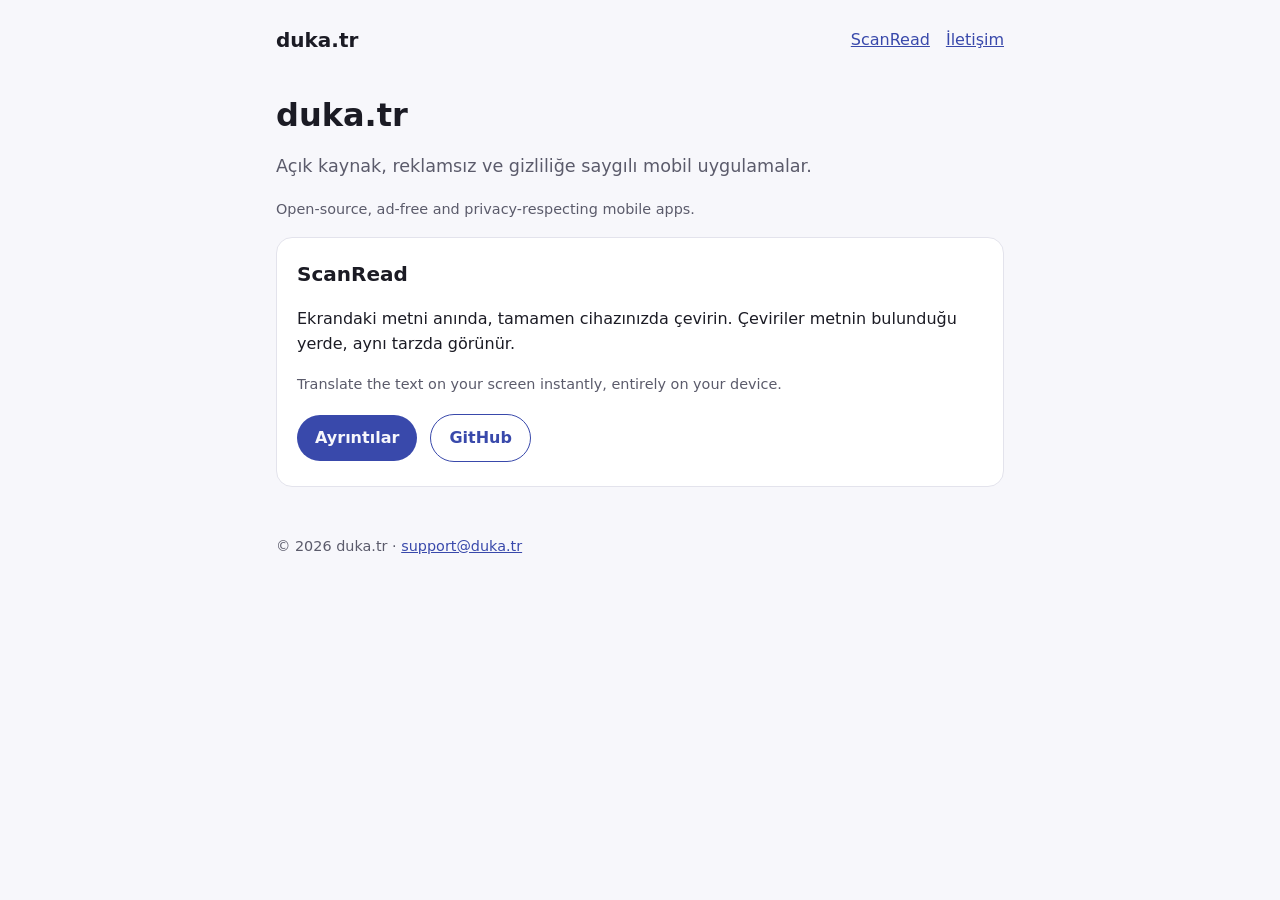
==== index.html @ 69c8c2cb "duka.tr website: home, ScanRead page, privacy policy Co-Authored-By: Claude Opus 5.5 <noreply@anthro" ====
<!doctype html>
<html lang="tr">
<head>
  <meta charset="utf-8">
  <meta name="viewport" content="width=device-width, initial-scale=1">
  <title>duka.tr</title>
  <meta name="description" content="duka.tr — açık kaynak, reklamsız mobil uygulamalar.">
  <link rel="stylesheet" href="/assets/style.css">
</head>
<body>
  <header>
    <a class="brand" href="/">duka.tr</a>
    <nav><a href="/scanread/">ScanRead</a><a href="mailto:support@duka.tr">İletişim</a></nav>
  </header>
  <main>
    <h1>duka.tr</h1>
    <p class="lead">Açık kaynak, reklamsız ve gizliliğe saygılı mobil uygulamalar.</p>
    <p class="lang">Open-source, ad-free and privacy-respecting mobile apps.</p>

    <div class="card">
      <h2>ScanRead</h2>
      <p>Ekrandaki metni anında, tamamen cihazınızda çevirin. Çeviriler metnin bulunduğu yerde, aynı tarzda görünür.</p>
      <p class="lang">Translate the text on your screen instantly, entirely on your device.</p>
      <a class="button" href="/scanread/">Ayrıntılar</a>
      <a class="button secondary" href="https://github.com/duka-tr/scan-read">GitHub</a>
    </div>
  </main>
  <footer>
    © 2026 duka.tr · <a href="mailto:support@duka.tr">support@duka.tr</a>
  </footer>
</body>
</html>
---- assets/style.css ----
:root {
  --bg: #f7f7fb;
  --surface: #ffffff;
  --text: #1b1b24;
  --muted: #5b5b6b;
  --accent: #3949ab;
  --border: #e3e3ec;
  color-scheme: light dark;
}

@media (prefers-color-scheme: dark) {
  :root {
    --bg: #111318;
    --surface: #1b1e26;
    --text: #e8e8f0;
    --muted: #a3a3b5;
    --accent: #b9c3ff;
    --border: #2c2f3a;
  }
}

* { box-sizing: border-box; }

body {
  margin: 0;
  background: var(--bg);
  color: var(--text);
  font: 16px/1.6 system-ui, -apple-system, "Segoe UI", Roboto, sans-serif;
}

main, header, footer {
  max-width: 760px;
  margin: 0 auto;
  padding: 0 16px;
}

header {
  display: flex;
  align-items: center;
  justify-content: space-between;
  padding-top: 24px;
  padding-bottom: 8px;
}

header a.brand {
  color: var(--text);
  font-weight: 700;
  font-size: 1.25rem;
  text-decoration: none;
}

nav a { margin-left: 16px; }

a { color: var(--accent); }

h1 { font-size: 2rem; line-height: 1.2; margin: 32px 0 8px; }
h2 { font-size: 1.25rem; margin: 32px 0 8px; }

.lead { color: var(--muted); font-size: 1.1rem; }

.card {
  background: var(--surface);
  border: 1px solid var(--border);
  border-radius: 16px;
  padding: 20px;
  margin: 16px 0;
}

.card h2 { margin-top: 0; }

.button {
  display: inline-block;
  background: var(--accent);
  color: var(--bg);
  padding: 10px 18px;
  border-radius: 999px;
  text-decoration: none;
  font-weight: 600;
  margin: 4px 8px 4px 0;
}

.button.secondary {
  background: transparent;
  color: var(--accent);
  border: 1px solid var(--accent);
}

.lang { color: var(--muted); font-size: 0.9rem; }

footer {
  color: var(--muted);
  font-size: 0.9rem;
  padding-top: 32px;
  padding-bottom: 32px;
}
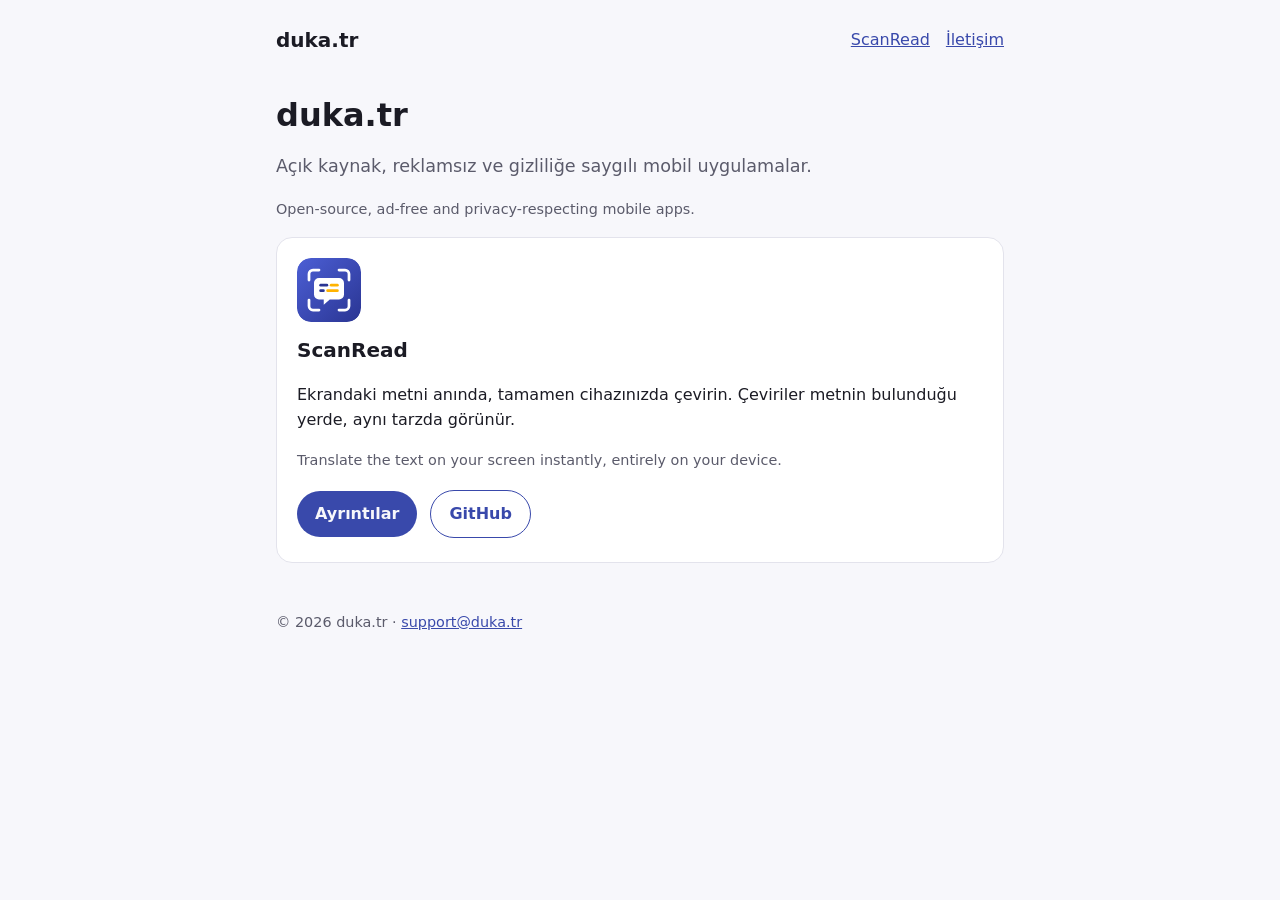
==== commit e6492318: "Add ScanRead logo and favicon Co-Authored-By: Claude Opus 5.5 <noreply@anthropic.com>" ====
--- a/index.html
+++ b/index.html
@@ -6,6 +6,8 @@
   <title>duka.tr</title>
   <meta name="description" content="duka.tr — açık kaynak, reklamsız mobil uygulamalar.">
   <link rel="stylesheet" href="/assets/style.css">
+  <link rel="icon" href="/assets/scanread-logo.svg" type="image/svg+xml">
+  <link rel="apple-touch-icon" href="/assets/scanread-icon-512.png">
 </head>
 <body>
   <header>
@@ -18,6 +20,7 @@
     <p class="lang">Open-source, ad-free and privacy-respecting mobile apps.</p>
 
     <div class="card">
+      <img class="app-logo" src="/assets/scanread-logo.svg" width="64" height="64" alt="">
       <h2>ScanRead</h2>
       <p>Ekrandaki metni anında, tamamen cihazınızda çevirin. Çeviriler metnin bulunduğu yerde, aynı tarzda görünür.</p>
       <p class="lang">Translate the text on your screen instantly, entirely on your device.</p>
--- a/assets/style.css
+++ b/assets/style.css
@@ -93,3 +93,6 @@
   padding-top: 32px;
   padding-bottom: 32px;
 }
+
+.app-logo { display: block; margin: 32px 0 0; border-radius: 22%; }
+.card .app-logo { margin: 0 0 12px; }
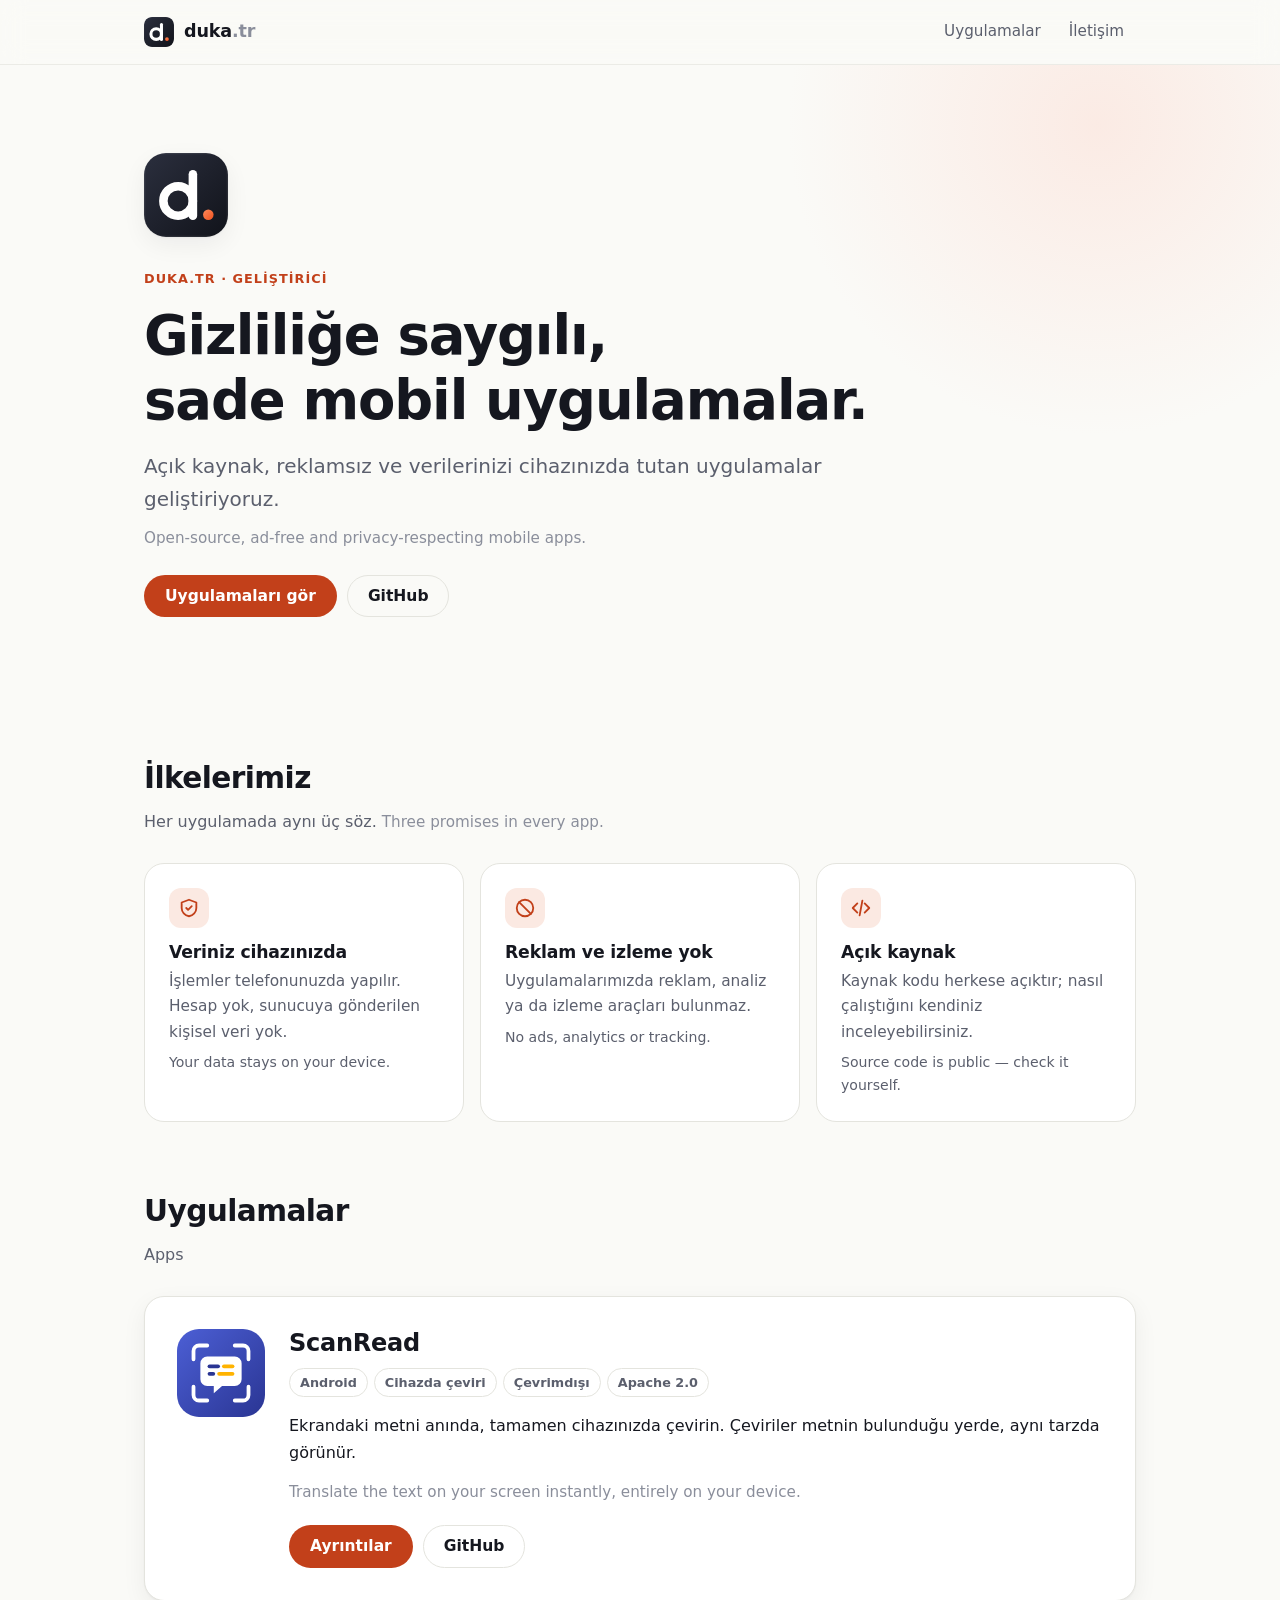
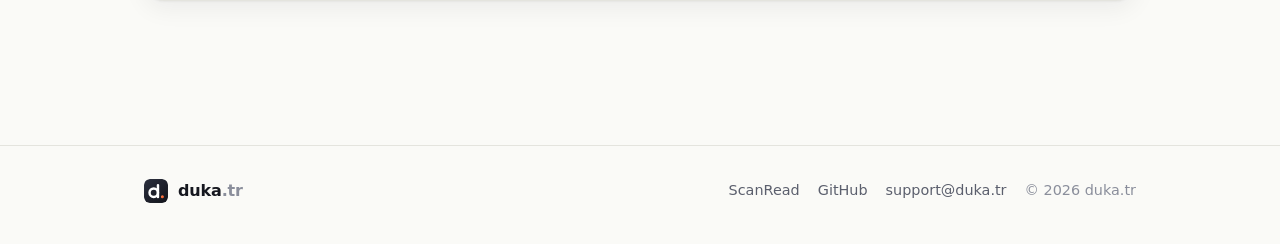
==== commit 184bb45f: "Redesign site and add duka.tr logo - New duka.tr brand mark (SVG + 512px PNG) for the home page, hea" ====
--- a/index.html
+++ b/index.html
@@ -3,33 +3,112 @@
 <head>
   <meta charset="utf-8">
   <meta name="viewport" content="width=device-width, initial-scale=1">
-  <title>duka.tr</title>
-  <meta name="description" content="duka.tr — açık kaynak, reklamsız mobil uygulamalar.">
+  <title>duka.tr — Gizliliğe saygılı mobil uygulamalar</title>
+  <meta name="description" content="duka.tr — açık kaynak, reklamsız ve gizliliğe saygılı mobil uygulamalar.">
+  <meta name="theme-color" content="#fafaf7" media="(prefers-color-scheme: light)">
+  <meta name="theme-color" content="#0e1015" media="(prefers-color-scheme: dark)">
+  <meta property="og:title" content="duka.tr">
+  <meta property="og:description" content="Açık kaynak, reklamsız ve gizliliğe saygılı mobil uygulamalar.">
+  <meta property="og:image" content="https://duka.tr/assets/duka-icon-512.png">
+  <meta property="og:url" content="https://duka.tr/">
   <link rel="stylesheet" href="/assets/style.css">
-  <link rel="icon" href="/assets/scanread-logo.svg" type="image/svg+xml">
-  <link rel="apple-touch-icon" href="/assets/scanread-icon-512.png">
+  <link rel="icon" href="/assets/duka-logo.svg" type="image/svg+xml">
+  <link rel="apple-touch-icon" href="/assets/duka-icon-512.png">
 </head>
 <body>
-  <header>
-    <a class="brand" href="/">duka.tr</a>
-    <nav><a href="/scanread/">ScanRead</a><a href="mailto:support@duka.tr">İletişim</a></nav>
+  <a class="skip" href="#main">İçeriğe geç</a>
+  <header class="site-header">
+    <div class="wrap">
+      <a class="brand" href="/" aria-label="duka.tr ana sayfa"><img src="/assets/duka-logo.svg" alt="" width="30" height="30"><span>duka<span class="tld">.tr</span></span></a>
+      <nav class="site-nav" aria-label="Ana menü">
+        <a href="#apps">Uygulamalar</a>
+        <a href="mailto:support@duka.tr">İletişim</a>
+      </nav>
+    </div>
   </header>
-  <main>
-    <h1>duka.tr</h1>
-    <p class="lead">Açık kaynak, reklamsız ve gizliliğe saygılı mobil uygulamalar.</p>
-    <p class="lang">Open-source, ad-free and privacy-respecting mobile apps.</p>
 
-    <div class="card">
-      <img class="app-logo" src="/assets/scanread-logo.svg" width="64" height="64" alt="">
-      <h2>ScanRead</h2>
-      <p>Ekrandaki metni anında, tamamen cihazınızda çevirin. Çeviriler metnin bulunduğu yerde, aynı tarzda görünür.</p>
-      <p class="lang">Translate the text on your screen instantly, entirely on your device.</p>
-      <a class="button" href="/scanread/">Ayrıntılar</a>
-      <a class="button secondary" href="https://github.com/duka-tr/scan-read">GitHub</a>
+  <main id="main">
+    <section class="hero">
+      <div class="wrap">
+        <img class="hero-logo" src="/assets/duka-logo.svg" width="84" height="84" alt="">
+        <p class="eyebrow">duka.tr · Geliştirici</p>
+        <h1>Gizliliğe saygılı,<br>sade mobil uygulamalar.</h1>
+        <p class="lead">Açık kaynak, reklamsız ve verilerinizi cihazınızda tutan uygulamalar geliştiriyoruz.</p>
+        <p class="en">Open-source, ad-free and privacy-respecting mobile apps.</p>
+        <div class="actions">
+          <a class="button" href="#apps">Uygulamaları gör</a>
+          <a class="button ghost" href="https://github.com/duka-tr">GitHub</a>
+        </div>
+      </div>
+    </section>
+
+    <section class="section" aria-labelledby="principles-title">
+      <div class="wrap">
+        <div class="section-head">
+          <h2 id="principles-title">İlkelerimiz</h2>
+          <p>Her uygulamada aynı üç söz. <span class="en">Three promises in every app.</span></p>
+        </div>
+        <div class="grid grid-3">
+          <div class="card feature">
+            <div class="icon" aria-hidden="true"><svg viewBox="0 0 24 24" fill="none" stroke="currentColor" stroke-width="2" stroke-linecap="round" stroke-linejoin="round"><path d="M12 3l8 3v6c0 4.5-3.4 8.3-8 9-4.6-.7-8-4.5-8-9V6z"/><path d="M9 12l2 2 4-4"/></svg></div>
+            <h3>Veriniz cihazınızda</h3>
+            <p>İşlemler telefonunuzda yapılır. Hesap yok, sunucuya gönderilen kişisel veri yok.</p>
+            <p class="en">Your data stays on your device.</p>
+          </div>
+          <div class="card feature">
+            <div class="icon" aria-hidden="true"><svg viewBox="0 0 24 24" fill="none" stroke="currentColor" stroke-width="2" stroke-linecap="round" stroke-linejoin="round"><circle cx="12" cy="12" r="9"/><path d="M5.6 5.6l12.8 12.8"/></svg></div>
+            <h3>Reklam ve izleme yok</h3>
+            <p>Uygulamalarımızda reklam, analiz ya da izleme araçları bulunmaz.</p>
+            <p class="en">No ads, analytics or tracking.</p>
+          </div>
+          <div class="card feature">
+            <div class="icon" aria-hidden="true"><svg viewBox="0 0 24 24" fill="none" stroke="currentColor" stroke-width="2" stroke-linecap="round" stroke-linejoin="round"><path d="M8 7l-5 5 5 5"/><path d="M16 7l5 5-5 5"/><path d="M13.5 4l-3 16"/></svg></div>
+            <h3>Açık kaynak</h3>
+            <p>Kaynak kodu herkese açıktır; nasıl çalıştığını kendiniz inceleyebilirsiniz.</p>
+            <p class="en">Source code is public — check it yourself.</p>
+          </div>
+        </div>
+      </div>
+    </section>
+
+    <section class="section" id="apps" aria-labelledby="apps-title">
+      <div class="wrap">
+        <div class="section-head">
+          <h2 id="apps-title">Uygulamalar</h2>
+          <p>Apps</p>
+        </div>
+        <article class="card app-card">
+          <img class="app-icon" src="/assets/scanread-logo.svg" width="88" height="88" alt="">
+          <div>
+            <h3>ScanRead</h3>
+            <ul class="tags" aria-label="Özellikler">
+              <li>Android</li>
+              <li>Cihazda çeviri</li>
+              <li>Çevrimdışı</li>
+              <li>Apache 2.0</li>
+            </ul>
+            <p>Ekrandaki metni anında, tamamen cihazınızda çevirin. Çeviriler metnin bulunduğu yerde, aynı tarzda görünür.</p>
+            <p class="en">Translate the text on your screen instantly, entirely on your device.</p>
+            <div class="actions">
+              <a class="button" href="/scanread/">Ayrıntılar</a>
+              <a class="button ghost" href="https://github.com/duka-tr/scan-read">GitHub</a>
+            </div>
+          </div>
+        </article>
+      </div>
+    </section>
+  </main>
+
+  <footer class="site-footer">
+    <div class="wrap">
+      <a class="brand" href="/"><img src="/assets/duka-logo.svg" alt="" width="24" height="24"><span>duka<span class="tld">.tr</span></span></a>
+      <nav class="footer-links" aria-label="Alt menü">
+        <a href="/scanread/">ScanRead</a>
+        <a href="https://github.com/duka-tr">GitHub</a>
+        <a href="mailto:support@duka.tr">support@duka.tr</a>
+        <span>© 2026 duka.tr</span>
+      </nav>
     </div>
-  </main>
-  <footer>
-    © 2026 duka.tr · <a href="mailto:support@duka.tr">support@duka.tr</a>
   </footer>
 </body>
 </html>
--- a/assets/style.css
+++ b/assets/style.css
@@ -1,98 +1,306 @@
+/* duka.tr — shared styles. Plain CSS, no external requests. */
+
 :root {
-  --bg: #f7f7fb;
+  --bg: #fafaf7;
+  --bg-tint: #f1f1ec;
   --surface: #ffffff;
-  --text: #1b1b24;
-  --muted: #5b5b6b;
-  --accent: #3949ab;
-  --border: #e3e3ec;
+  --text: #15171f;
+  --muted: #5b5f6d;
+  --faint: #8a8e9b;
+  --border: #e4e4de;
+  --accent: #c2401a;
+  --accent-strong: #a83512;
+  --accent-soft: #fbe9e2;
+  --on-accent: #ffffff;
+  --shadow: 0 1px 2px rgba(20, 22, 30, .04), 0 8px 24px rgba(20, 22, 30, .06);
+  --radius: 20px;
+  --max: 1040px;
+  --prose: 700px;
   color-scheme: light dark;
 }
 
 @media (prefers-color-scheme: dark) {
   :root {
-    --bg: #111318;
-    --surface: #1b1e26;
-    --text: #e8e8f0;
-    --muted: #a3a3b5;
-    --accent: #b9c3ff;
-    --border: #2c2f3a;
+    --bg: #0e1015;
+    --bg-tint: #14171e;
+    --surface: #171a22;
+    --text: #ececf2;
+    --muted: #a5a8b6;
+    --faint: #737786;
+    --border: #262a35;
+    --accent: #ff8a63;
+    --accent-strong: #ffa585;
+    --accent-soft: #2b1c17;
+    --on-accent: #1a0d08;
+    --shadow: 0 1px 2px rgba(0, 0, 0, .3), 0 8px 24px rgba(0, 0, 0, .25);
   }
 }
 
+/* App pages swap the accent to the app's own color. */
+.theme-scanread {
+  --accent: #3949ab;
+  --accent-strong: #2a3593;
+  --accent-soft: #e8eaf8;
+}
+@media (prefers-color-scheme: dark) {
+  .theme-scanread {
+    --accent: #aab6ff;
+    --accent-strong: #c6ceff;
+    --accent-soft: #1b1f36;
+    --on-accent: #10142e;
+  }
+}
+
 * { box-sizing: border-box; }
+
+html { -webkit-text-size-adjust: 100%; scroll-behavior: smooth; }
+@media (prefers-reduced-motion: reduce) { html { scroll-behavior: auto; } }
 
 body {
   margin: 0;
   background: var(--bg);
   color: var(--text);
-  font: 16px/1.6 system-ui, -apple-system, "Segoe UI", Roboto, sans-serif;
-}
-
-main, header, footer {
-  max-width: 760px;
-  margin: 0 auto;
-  padding: 0 16px;
-}
-
-header {
-  display: flex;
-  align-items: center;
-  justify-content: space-between;
-  padding-top: 24px;
-  padding-bottom: 8px;
-}
-
-header a.brand {
-  color: var(--text);
-  font-weight: 700;
-  font-size: 1.25rem;
-  text-decoration: none;
-}
-
-nav a { margin-left: 16px; }
-
-a { color: var(--accent); }
-
-h1 { font-size: 2rem; line-height: 1.2; margin: 32px 0 8px; }
-h2 { font-size: 1.25rem; margin: 32px 0 8px; }
-
-.lead { color: var(--muted); font-size: 1.1rem; }
+  font: 16px/1.65 system-ui, -apple-system, "Segoe UI", Roboto, "Helvetica Neue", sans-serif;
+  -webkit-font-smoothing: antialiased;
+  text-rendering: optimizeLegibility;
+}
+
+img, svg { display: block; max-width: 100%; }
+
+a { color: var(--accent); text-underline-offset: 3px; text-decoration-thickness: 1px; }
+a:hover { color: var(--accent-strong); }
+
+:focus-visible { outline: 2px solid var(--accent); outline-offset: 3px; border-radius: 6px; }
+
+.wrap { max-width: var(--max); margin: 0 auto; padding: 0 24px; }
+@media (max-width: 560px) { .wrap { padding: 0 16px; } }
+
+.skip {
+  position: absolute; left: -9999px; top: 8px;
+  background: var(--surface); padding: 8px 12px; border-radius: 8px; z-index: 10;
+}
+.skip:focus { left: 8px; }
+
+/* ---------- Header ---------- */
+
+.site-header {
+  position: sticky; top: 0; z-index: 5;
+  background: color-mix(in srgb, var(--bg) 82%, transparent);
+  -webkit-backdrop-filter: saturate(160%) blur(12px);
+  backdrop-filter: saturate(160%) blur(12px);
+  border-bottom: 1px solid color-mix(in srgb, var(--border) 70%, transparent);
+}
+.site-header .wrap {
+  display: flex; align-items: center; justify-content: space-between;
+  gap: 16px; height: 64px;
+}
+
+.brand {
+  display: inline-flex; align-items: center; gap: 10px;
+  color: var(--text); text-decoration: none;
+  font-weight: 700; font-size: 1.1rem; letter-spacing: -.01em;
+}
+.brand:hover { color: var(--text); }
+.brand img { width: 30px; height: 30px; border-radius: 8px; }
+.brand .tld { color: var(--faint); font-weight: 600; }
+
+.site-nav { display: flex; align-items: center; gap: 4px; }
+.site-nav a {
+  color: var(--muted); text-decoration: none; font-size: .95rem; font-weight: 500;
+  padding: 6px 12px; border-radius: 999px;
+}
+.site-nav a:hover { color: var(--text); background: var(--bg-tint); }
+.site-nav a[aria-current="page"] { color: var(--text); background: var(--bg-tint); }
+@media (max-width: 420px) {
+  .site-nav a { padding: 6px 8px; font-size: .9rem; }
+  .brand img { width: 26px; height: 26px; }
+}
+
+/* ---------- Typography ---------- */
+
+h1, h2, h3 { line-height: 1.2; letter-spacing: -.02em; text-wrap: balance; }
+h1 { font-size: clamp(2.1rem, 5vw, 3.4rem); margin: 0 0 16px; font-weight: 750; }
+h2 { font-size: clamp(1.4rem, 3vw, 1.85rem); margin: 0 0 12px; font-weight: 700; }
+h3 { font-size: 1.08rem; margin: 0 0 6px; font-weight: 650; letter-spacing: -.01em; }
+p { margin: 0 0 14px; }
+
+.eyebrow {
+  display: inline-flex; align-items: center; gap: 8px;
+  font-size: .8rem; font-weight: 650; letter-spacing: .08em; text-transform: uppercase;
+  color: var(--accent); margin: 0 0 14px;
+}
+.lead { font-size: clamp(1.08rem, 2vw, 1.25rem); color: var(--muted); max-width: 36em; }
+.en { color: var(--faint); font-size: .95rem; }
+.lead + .en { margin-top: -4px; }
+.muted { color: var(--muted); }
+
+/* ---------- Buttons ---------- */
+
+.actions { display: flex; flex-wrap: wrap; gap: 10px; margin-top: 24px; }
+.button {
+  display: inline-flex; align-items: center; gap: 8px;
+  background: var(--accent); color: var(--on-accent);
+  padding: 11px 20px; border-radius: 999px; border: 1px solid transparent;
+  text-decoration: none; font-weight: 600; font-size: .97rem; line-height: 1.2;
+  transition: background-color .15s, transform .15s, border-color .15s;
+}
+.button:hover { background: var(--accent-strong); color: var(--on-accent); }
+.button:active { transform: translateY(1px); }
+.button svg { width: 18px; height: 18px; flex: none; }
+.button.ghost {
+  background: transparent; color: var(--text); border-color: var(--border);
+}
+.button.ghost:hover { background: var(--bg-tint); border-color: var(--faint); color: var(--text); }
+
+/* ---------- Sections ---------- */
+
+.section { padding: 72px 0; }
+.section + .section { padding-top: 0; }
+.section-head { margin-bottom: 28px; }
+.section-head p { color: var(--muted); margin: 0; }
+
+.hero { padding: 88px 0 72px; position: relative; overflow: hidden; }
+.hero::before {
+  content: ""; position: absolute; inset: -40% -10% auto auto; width: 620px; height: 620px;
+  background: radial-gradient(closest-side, var(--accent-soft), transparent);
+  opacity: .9; pointer-events: none; z-index: -1;
+}
+.hero-logo {
+  width: 84px; height: 84px; border-radius: 22px; margin-bottom: 28px;
+  box-shadow: var(--shadow);
+}
+@media (max-width: 560px) { .hero { padding: 56px 0 48px; } }
+
+/* ---------- Cards & grids ---------- */
 
 .card {
   background: var(--surface);
   border: 1px solid var(--border);
-  border-radius: 16px;
-  padding: 20px;
-  margin: 16px 0;
-}
-
-.card h2 { margin-top: 0; }
-
-.button {
-  display: inline-block;
-  background: var(--accent);
-  color: var(--bg);
-  padding: 10px 18px;
-  border-radius: 999px;
-  text-decoration: none;
-  font-weight: 600;
-  margin: 4px 8px 4px 0;
-}
-
-.button.secondary {
-  background: transparent;
-  color: var(--accent);
-  border: 1px solid var(--accent);
-}
-
-.lang { color: var(--muted); font-size: 0.9rem; }
-
-footer {
-  color: var(--muted);
-  font-size: 0.9rem;
-  padding-top: 32px;
-  padding-bottom: 32px;
-}
-
-.app-logo { display: block; margin: 32px 0 0; border-radius: 22%; }
-.card .app-logo { margin: 0 0 12px; }
+  border-radius: var(--radius);
+  padding: 24px;
+}
+
+.grid { display: grid; gap: 16px; }
+.grid-3 { grid-template-columns: repeat(3, 1fr); }
+.grid-2 { grid-template-columns: repeat(2, 1fr); }
+@media (max-width: 820px) { .grid-3 { grid-template-columns: 1fr 1fr; } }
+@media (max-width: 560px) { .grid-3, .grid-2 { grid-template-columns: 1fr; } }
+
+.feature p { color: var(--muted); margin: 0; font-size: .96rem; }
+.feature .en { margin-top: 6px; font-size: .88rem; }
+.icon {
+  width: 40px; height: 40px; border-radius: 12px; margin-bottom: 14px;
+  display: grid; place-items: center;
+  background: var(--accent-soft); color: var(--accent);
+}
+.icon svg { width: 22px; height: 22px; }
+
+/* App showcase on the home page */
+.app-card {
+  display: grid; grid-template-columns: auto 1fr; gap: 24px; align-items: start;
+  padding: 32px; box-shadow: var(--shadow);
+}
+.app-card .app-icon { width: 88px; height: 88px; border-radius: 22px; }
+.app-card h3 { font-size: 1.5rem; margin-bottom: 4px; }
+.app-card .actions { margin-top: 20px; }
+@media (max-width: 560px) {
+  .app-card { grid-template-columns: 1fr; padding: 24px; gap: 16px; }
+  .app-card .app-icon { width: 72px; height: 72px; }
+}
+
+.tags { display: flex; flex-wrap: wrap; gap: 6px; margin: 10px 0 16px; padding: 0; list-style: none; }
+.tags li {
+  font-size: .8rem; font-weight: 600; color: var(--muted);
+  border: 1px solid var(--border); border-radius: 999px; padding: 3px 10px;
+}
+
+/* ---------- App page hero ---------- */
+
+.app-hero { display: grid; grid-template-columns: 1.1fr .9fr; gap: 48px; align-items: center; }
+@media (max-width: 860px) { .app-hero { grid-template-columns: 1fr; gap: 40px; } }
+
+/* Illustrative "translated in place" demo */
+.demo {
+  position: relative; background: var(--surface); border: 1px solid var(--border);
+  border-radius: 28px; padding: 22px; box-shadow: var(--shadow);
+  max-width: 400px; justify-self: center; width: 100%;
+}
+.demo-bar { display: flex; gap: 6px; margin-bottom: 18px; }
+.demo-bar span { width: 9px; height: 9px; border-radius: 50%; background: var(--border); }
+.panel {
+  border-radius: 16px; background: var(--bg-tint); padding: 20px;
+  display: grid; gap: 14px;
+}
+.bubble {
+  background: var(--surface); border: 2px solid var(--text);
+  border-radius: 22px; padding: 10px 16px; max-width: 80%;
+  font-weight: 650; font-size: .98rem; position: relative;
+}
+.bubble.right { justify-self: end; }
+.bubble .orig { display: block; font-size: .74rem; font-weight: 500; color: var(--faint); margin-top: 2px; }
+.demo-fab {
+  position: absolute; right: -14px; bottom: 42px;
+  width: 52px; height: 52px; border-radius: 50%;
+  background: var(--accent); color: var(--on-accent);
+  display: grid; place-items: center; box-shadow: 0 8px 20px rgba(42, 53, 147, .35);
+}
+.demo-fab svg { width: 24px; height: 24px; }
+.demo-caption { text-align: center; font-size: .82rem; color: var(--faint); margin: 14px 0 0; }
+@media (max-width: 560px) {
+  .demo-fab { right: 10px; bottom: 56px; }
+  .demo-caption { padding: 0 56px 0 0; text-align: left; }
+}
+
+/* Steps */
+.steps { counter-reset: step; list-style: none; padding: 0; margin: 0; }
+.steps li { counter-increment: step; position: relative; padding-left: 52px; }
+.steps li::before {
+  content: counter(step);
+  position: absolute; left: 0; top: 0;
+  width: 34px; height: 34px; border-radius: 50%;
+  display: grid; place-items: center;
+  background: var(--accent); color: var(--on-accent); font-weight: 700; font-size: .95rem;
+}
+.steps p { color: var(--muted); margin: 0; font-size: .96rem; }
+
+/* Band (support / CTA) */
+.band {
+  display: flex; flex-wrap: wrap; align-items: center; justify-content: space-between; gap: 20px;
+  padding: 28px 32px; background: var(--bg-tint); border-color: transparent;
+}
+.band h2 { font-size: 1.3rem; margin-bottom: 4px; }
+.band p { margin: 0; color: var(--muted); }
+.band .actions { margin: 0; }
+
+/* ---------- Prose (privacy policy) ---------- */
+
+.doc { max-width: var(--prose); margin: 0 auto; padding: 56px 0 24px; }
+.doc h1 { font-size: clamp(1.9rem, 4vw, 2.6rem); }
+.doc h2 { font-size: 1.2rem; margin: 36px 0 10px; }
+.doc p, .doc li { color: color-mix(in srgb, var(--text) 86%, var(--bg)); }
+.doc ul { padding-left: 20px; margin: 0 0 14px; }
+.doc li { margin-bottom: 6px; }
+.doc .eyebrow { color: var(--accent); }
+.doc li::marker { color: var(--faint); }
+.doc-meta { display: flex; flex-wrap: wrap; align-items: center; gap: 8px 16px; color: var(--faint); font-size: .92rem; margin-bottom: 28px; }
+.lang-switch { display: inline-flex; border: 1px solid var(--border); border-radius: 999px; padding: 3px; gap: 2px; }
+.lang-switch a { text-decoration: none; color: var(--muted); font-size: .82rem; font-weight: 600; padding: 3px 12px; border-radius: 999px; }
+.lang-switch a:hover { color: var(--text); }
+.lang-switch a[aria-current="true"] { background: var(--bg-tint); color: var(--text); }
+.callout {
+  background: var(--accent-soft); border-radius: 16px; padding: 18px 20px; margin: 8px 0 8px;
+}
+.callout h2 { margin-top: 0 !important; font-size: 1rem; }
+.callout p { margin: 0; color: var(--text); }
+.doc-divider { border: 0; border-top: 1px solid var(--border); margin: 64px 0 48px; }
+.doc section { scroll-margin-top: 88px; }
+
+/* ---------- Footer ---------- */
+
+.site-footer { border-top: 1px solid var(--border); margin-top: 72px; padding: 32px 0 40px; color: var(--faint); font-size: .9rem; }
+.site-footer .wrap { display: flex; flex-wrap: wrap; align-items: center; justify-content: space-between; gap: 16px; }
+.site-footer .brand { font-size: 1rem; }
+.site-footer .brand img { width: 24px; height: 24px; border-radius: 6px; }
+.footer-links { display: flex; flex-wrap: wrap; gap: 6px 18px; }
+.footer-links a { color: var(--muted); text-decoration: none; }
+.footer-links a:hover { color: var(--text); }
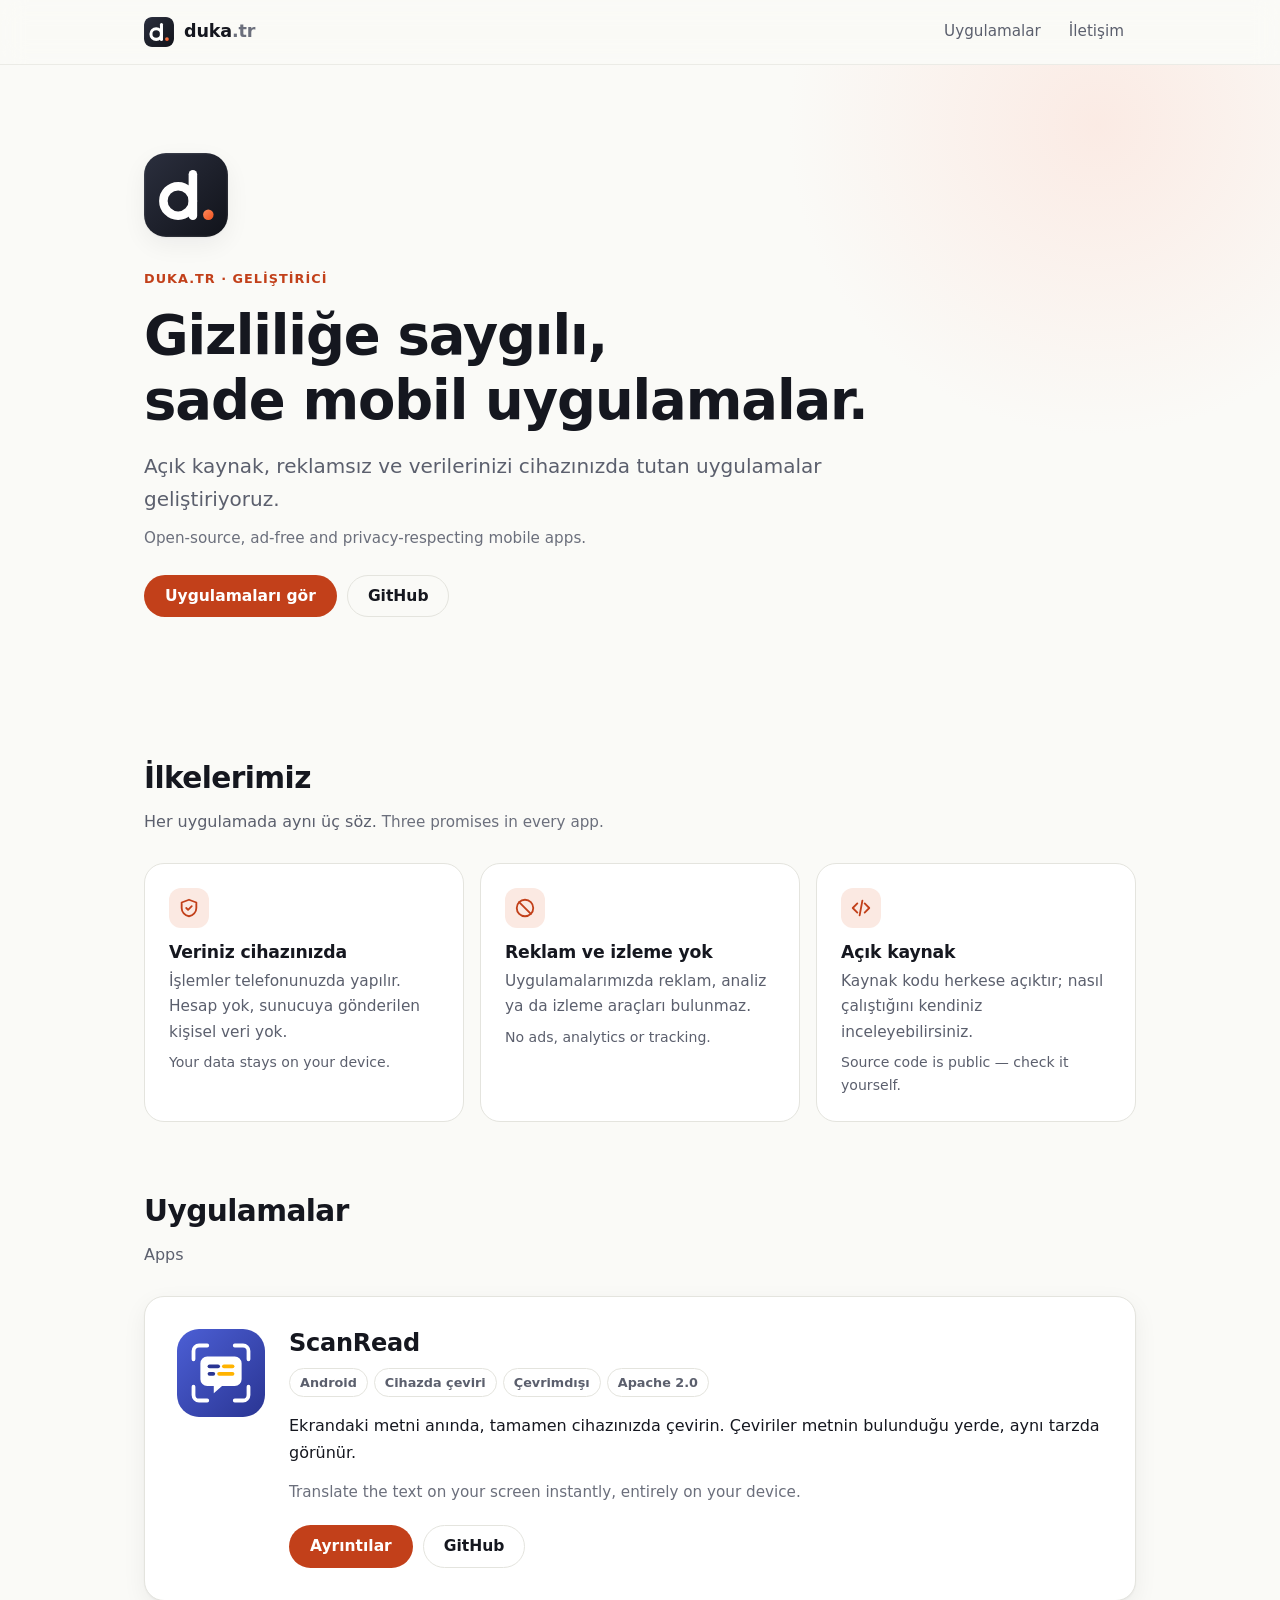
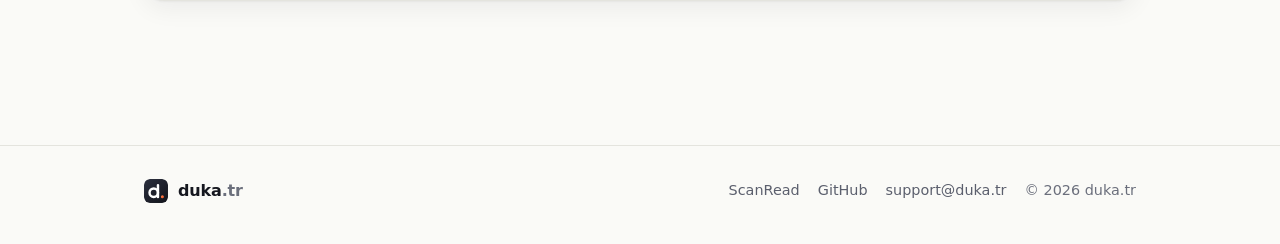
==== commit 310ac015: "Readability, sharing previews, 404 page - Darker/lighter --faint colors so secondary text meets WCAG" ====
--- a/index.html
+++ b/index.html
@@ -11,6 +11,10 @@
   <meta property="og:description" content="Açık kaynak, reklamsız ve gizliliğe saygılı mobil uygulamalar.">
   <meta property="og:image" content="https://duka.tr/assets/duka-icon-512.png">
   <meta property="og:url" content="https://duka.tr/">
+  <link rel="canonical" href="https://duka.tr/">
+  <meta property="og:type" content="website">
+  <meta property="og:site_name" content="duka.tr">
+  <meta name="twitter:card" content="summary">
   <link rel="stylesheet" href="/assets/style.css">
   <link rel="icon" href="/assets/duka-logo.svg" type="image/svg+xml">
   <link rel="apple-touch-icon" href="/assets/duka-icon-512.png">
--- a/assets/style.css
+++ b/assets/style.css
@@ -6,7 +6,7 @@
   --surface: #ffffff;
   --text: #15171f;
   --muted: #5b5f6d;
-  --faint: #8a8e9b;
+  --faint: #6b6f7c;
   --border: #e4e4de;
   --accent: #c2401a;
   --accent-strong: #a83512;
@@ -26,7 +26,7 @@
     --surface: #171a22;
     --text: #ececf2;
     --muted: #a5a8b6;
-    --faint: #737786;
+    --faint: #8b8fa0;
     --border: #262a35;
     --accent: #ff8a63;
     --accent-strong: #ffa585;
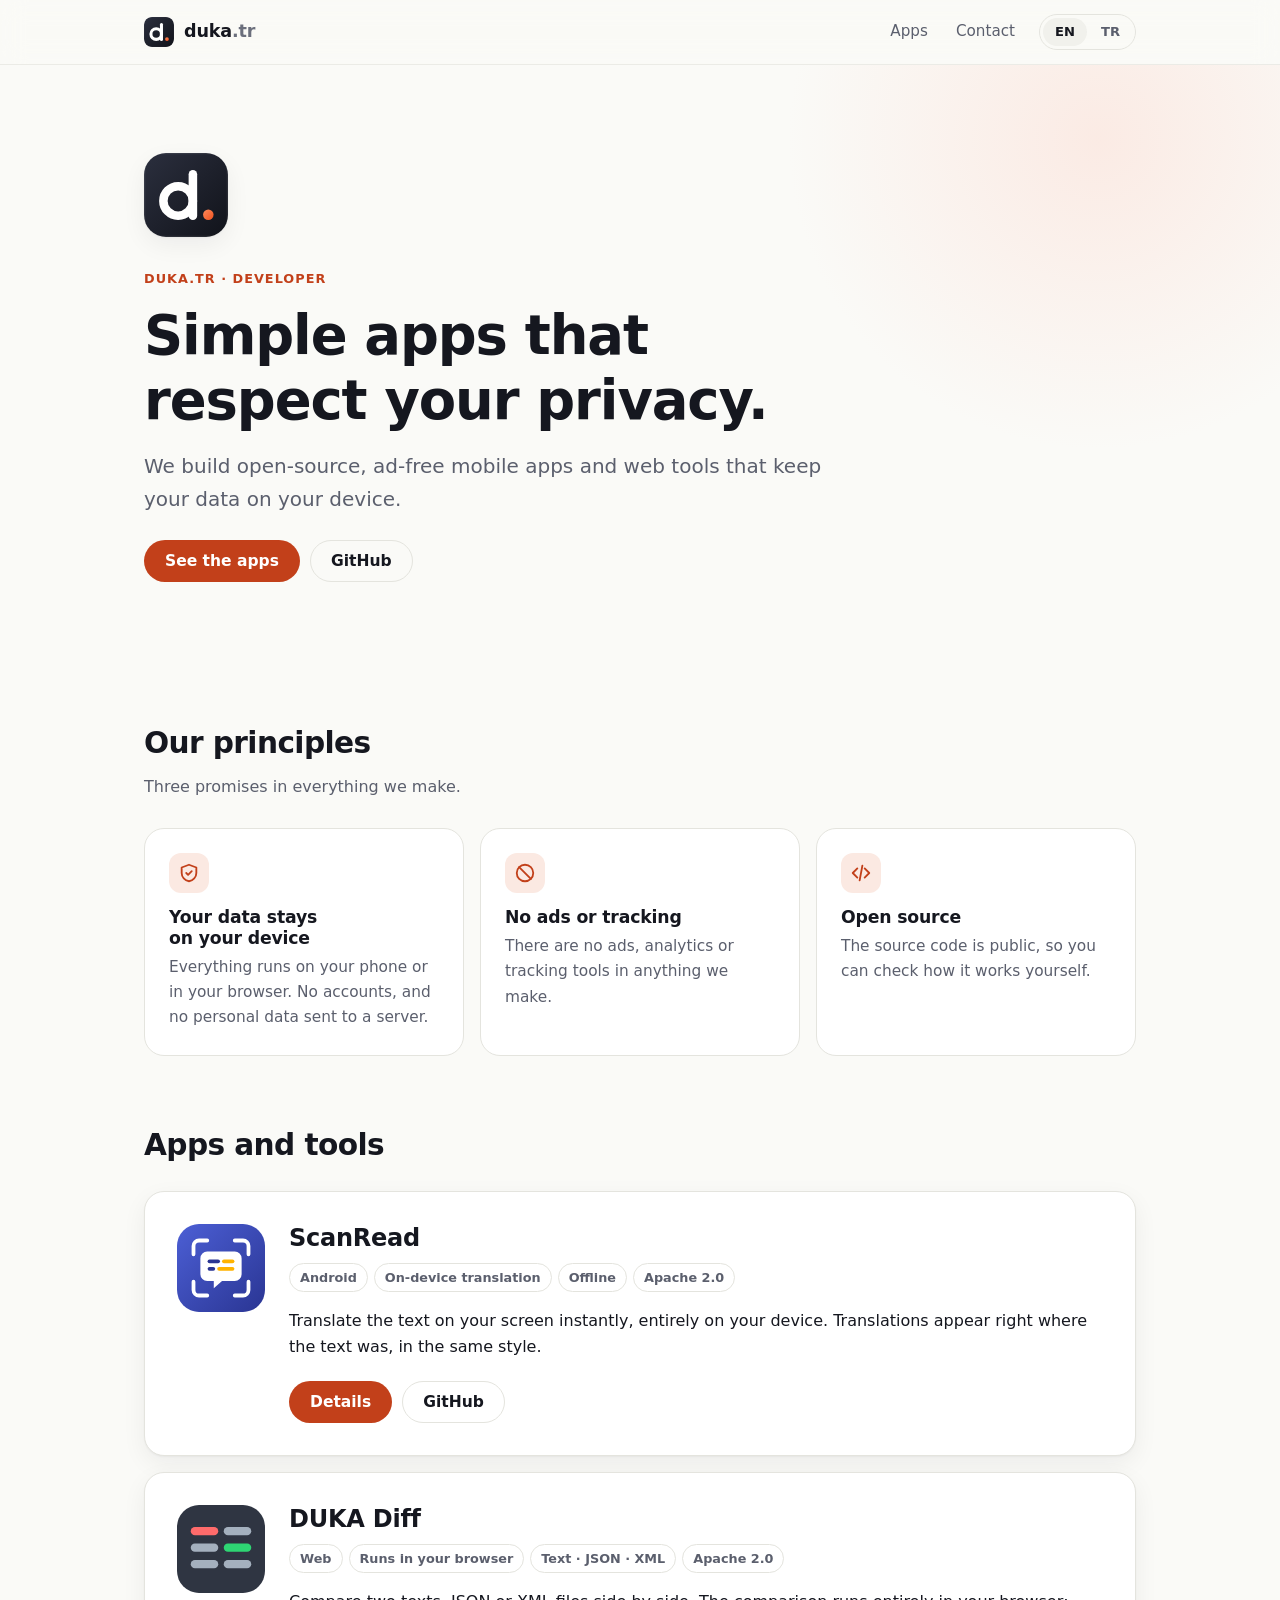
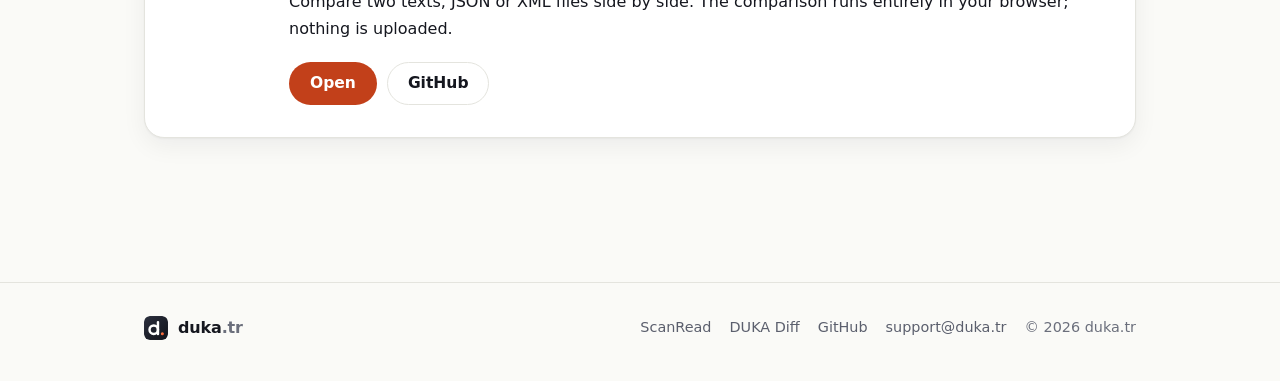
==== commit 28172097: "Prepare site as the public duka.tr home page - English and Turkish on every page, picked from the br" ====
--- a/index.html
+++ b/index.html
@@ -1,32 +1,40 @@
 <!doctype html>
-<html lang="tr">
+<html lang="en" data-title-en="duka.tr — Simple apps that respect your privacy" data-title-tr="duka.tr — Gizliliğe saygılı, sade uygulamalar">
 <head>
   <meta charset="utf-8">
   <meta name="viewport" content="width=device-width, initial-scale=1">
-  <title>duka.tr — Gizliliğe saygılı mobil uygulamalar</title>
-  <meta name="description" content="duka.tr — açık kaynak, reklamsız ve gizliliğe saygılı mobil uygulamalar.">
+  <meta http-equiv="Content-Security-Policy" content="default-src 'none'; script-src 'self'; style-src 'self'; img-src 'self'; base-uri 'none'; form-action 'none'">
+  <title>duka.tr — Simple apps that respect your privacy</title>
+  <meta name="description" content="duka.tr builds open-source, ad-free apps and web tools that keep your data on your device. Açık kaynak, reklamsız ve gizliliğe saygılı uygulamalar.">
   <meta name="theme-color" content="#fafaf7" media="(prefers-color-scheme: light)">
   <meta name="theme-color" content="#0e1015" media="(prefers-color-scheme: dark)">
-  <meta property="og:title" content="duka.tr">
-  <meta property="og:description" content="Açık kaynak, reklamsız ve gizliliğe saygılı mobil uygulamalar.">
-  <meta property="og:image" content="https://duka.tr/assets/duka-icon-512.png">
-  <meta property="og:url" content="https://duka.tr/">
   <link rel="canonical" href="https://duka.tr/">
   <meta property="og:type" content="website">
   <meta property="og:site_name" content="duka.tr">
+  <meta property="og:title" content="duka.tr">
+  <meta property="og:description" content="Open-source, ad-free apps and web tools that keep your data on your device.">
+  <meta property="og:image" content="https://duka.tr/assets/duka-icon-512.png">
+  <meta property="og:url" content="https://duka.tr/">
+  <meta property="og:locale" content="en_US">
+  <meta property="og:locale:alternate" content="tr_TR">
   <meta name="twitter:card" content="summary">
   <link rel="stylesheet" href="/assets/style.css">
+  <script src="/assets/lang.js"></script>
   <link rel="icon" href="/assets/duka-logo.svg" type="image/svg+xml">
   <link rel="apple-touch-icon" href="/assets/duka-icon-512.png">
 </head>
 <body>
-  <a class="skip" href="#main">İçeriğe geç</a>
+  <a class="skip" href="#main"><span data-l="en">Skip to content</span><span data-l="tr">İçeriğe geç</span></a>
   <header class="site-header">
     <div class="wrap">
-      <a class="brand" href="/" aria-label="duka.tr ana sayfa"><img src="/assets/duka-logo.svg" alt="" width="30" height="30"><span>duka<span class="tld">.tr</span></span></a>
-      <nav class="site-nav" aria-label="Ana menü">
-        <a href="#apps">Uygulamalar</a>
-        <a href="mailto:support@duka.tr">İletişim</a>
+      <a class="brand" href="/" aria-label="duka.tr home" data-aria-en="duka.tr home" data-aria-tr="duka.tr ana sayfa"><img src="/assets/duka-logo.svg" alt="" width="30" height="30"><span>duka<span class="tld">.tr</span></span></a>
+      <nav class="site-nav" aria-label="Main menu" data-aria-en="Main menu" data-aria-tr="Ana menü">
+        <a href="#apps"><span data-l="en">Apps</span><span data-l="tr">Uygulamalar</span></a>
+        <a class="nav-optional" href="mailto:support@duka.tr"><span data-l="en">Contact</span><span data-l="tr">İletişim</span></a>
+        <div class="lang-switch" role="group" aria-label="Language / Dil">
+          <button type="button" data-set-lang="en" lang="en" aria-pressed="true">EN</button>
+          <button type="button" data-set-lang="tr" lang="tr" aria-pressed="false">TR</button>
+        </div>
       </nav>
     </div>
   </header>
@@ -35,12 +43,13 @@
     <section class="hero">
       <div class="wrap">
         <img class="hero-logo" src="/assets/duka-logo.svg" width="84" height="84" alt="">
-        <p class="eyebrow">duka.tr · Geliştirici</p>
-        <h1>Gizliliğe saygılı,<br>sade mobil uygulamalar.</h1>
-        <p class="lead">Açık kaynak, reklamsız ve verilerinizi cihazınızda tutan uygulamalar geliştiriyoruz.</p>
-        <p class="en">Open-source, ad-free and privacy-respecting mobile apps.</p>
+        <p class="eyebrow"><span data-l="en">duka.tr · Developer</span><span data-l="tr">duka.tr · Geliştirici</span></p>
+        <h1 data-l="en">Simple apps that<br>respect your privacy.</h1>
+        <h1 data-l="tr">Gizliliğe saygılı,<br>sade uygulamalar.</h1>
+        <p class="lead" data-l="en">We build open-source, ad-free mobile apps and web tools that keep your data on your device.</p>
+        <p class="lead" data-l="tr">Açık kaynak, reklamsız ve verilerinizi cihazınızda tutan mobil uygulamalar ve web araçları geliştiriyoruz.</p>
         <div class="actions">
-          <a class="button" href="#apps">Uygulamaları gör</a>
+          <a class="button" href="#apps"><span data-l="en">See the apps</span><span data-l="tr">Uygulamaları gör</span></a>
           <a class="button ghost" href="https://github.com/duka-tr">GitHub</a>
         </div>
       </div>
@@ -49,27 +58,27 @@
     <section class="section" aria-labelledby="principles-title">
       <div class="wrap">
         <div class="section-head">
-          <h2 id="principles-title">İlkelerimiz</h2>
-          <p>Her uygulamada aynı üç söz. <span class="en">Three promises in every app.</span></p>
+          <h2 id="principles-title"><span data-l="en">Our principles</span><span data-l="tr">İlkelerimiz</span></h2>
+          <p><span data-l="en">Three promises in everything we make.</span><span data-l="tr">Her ürünümüzde aynı üç söz.</span></p>
         </div>
         <div class="grid grid-3">
           <div class="card feature">
             <div class="icon" aria-hidden="true"><svg viewBox="0 0 24 24" fill="none" stroke="currentColor" stroke-width="2" stroke-linecap="round" stroke-linejoin="round"><path d="M12 3l8 3v6c0 4.5-3.4 8.3-8 9-4.6-.7-8-4.5-8-9V6z"/><path d="M9 12l2 2 4-4"/></svg></div>
-            <h3>Veriniz cihazınızda</h3>
-            <p>İşlemler telefonunuzda yapılır. Hesap yok, sunucuya gönderilen kişisel veri yok.</p>
-            <p class="en">Your data stays on your device.</p>
+            <h3><span data-l="en">Your data stays on your device</span><span data-l="tr">Veriniz cihazınızda</span></h3>
+            <p data-l="en">Everything runs on your phone or in your browser. No accounts, and no personal data sent to a server.</p>
+            <p data-l="tr">İşlemler telefonunuzda ya da tarayıcınızda yapılır. Hesap yok, sunucuya gönderilen kişisel veri yok.</p>
           </div>
           <div class="card feature">
             <div class="icon" aria-hidden="true"><svg viewBox="0 0 24 24" fill="none" stroke="currentColor" stroke-width="2" stroke-linecap="round" stroke-linejoin="round"><circle cx="12" cy="12" r="9"/><path d="M5.6 5.6l12.8 12.8"/></svg></div>
-            <h3>Reklam ve izleme yok</h3>
-            <p>Uygulamalarımızda reklam, analiz ya da izleme araçları bulunmaz.</p>
-            <p class="en">No ads, analytics or tracking.</p>
+            <h3><span data-l="en">No ads or tracking</span><span data-l="tr">Reklam ve izleme yok</span></h3>
+            <p data-l="en">There are no ads, analytics or tracking tools in anything we make.</p>
+            <p data-l="tr">Ürünlerimizde reklam, analiz ya da izleme araçları bulunmaz.</p>
           </div>
           <div class="card feature">
             <div class="icon" aria-hidden="true"><svg viewBox="0 0 24 24" fill="none" stroke="currentColor" stroke-width="2" stroke-linecap="round" stroke-linejoin="round"><path d="M8 7l-5 5 5 5"/><path d="M16 7l5 5-5 5"/><path d="M13.5 4l-3 16"/></svg></div>
-            <h3>Açık kaynak</h3>
-            <p>Kaynak kodu herkese açıktır; nasıl çalıştığını kendiniz inceleyebilirsiniz.</p>
-            <p class="en">Source code is public — check it yourself.</p>
+            <h3><span data-l="en">Open source</span><span data-l="tr">Açık kaynak</span></h3>
+            <p data-l="en">The source code is public, so you can check how it works yourself.</p>
+            <p data-l="tr">Kaynak kodu herkese açıktır; nasıl çalıştığını kendiniz inceleyebilirsiniz.</p>
           </div>
         </div>
       </div>
@@ -78,27 +87,47 @@
     <section class="section" id="apps" aria-labelledby="apps-title">
       <div class="wrap">
         <div class="section-head">
-          <h2 id="apps-title">Uygulamalar</h2>
-          <p>Apps</p>
+          <h2 id="apps-title"><span data-l="en">Apps and tools</span><span data-l="tr">Uygulamalar ve araçlar</span></h2>
         </div>
-        <article class="card app-card">
-          <img class="app-icon" src="/assets/scanread-logo.svg" width="88" height="88" alt="">
-          <div>
-            <h3>ScanRead</h3>
-            <ul class="tags" aria-label="Özellikler">
-              <li>Android</li>
-              <li>Cihazda çeviri</li>
-              <li>Çevrimdışı</li>
-              <li>Apache 2.0</li>
-            </ul>
-            <p>Ekrandaki metni anında, tamamen cihazınızda çevirin. Çeviriler metnin bulunduğu yerde, aynı tarzda görünür.</p>
-            <p class="en">Translate the text on your screen instantly, entirely on your device.</p>
-            <div class="actions">
-              <a class="button" href="/scanread/">Ayrıntılar</a>
-              <a class="button ghost" href="https://github.com/duka-tr/scan-read">GitHub</a>
+        <div class="app-list">
+          <article class="card app-card">
+            <img class="app-icon" src="/assets/scanread-logo.svg" width="88" height="88" alt="">
+            <div>
+              <h3>ScanRead</h3>
+              <ul class="tags" aria-label="Features" data-aria-en="Features" data-aria-tr="Özellikler">
+                <li>Android</li>
+                <li><span data-l="en">On-device translation</span><span data-l="tr">Cihazda çeviri</span></li>
+                <li><span data-l="en">Offline</span><span data-l="tr">Çevrimdışı</span></li>
+                <li>Apache 2.0</li>
+              </ul>
+              <p data-l="en">Translate the text on your screen instantly, entirely on your device. Translations appear right where the text was, in the same style.</p>
+              <p data-l="tr">Ekrandaki metni anında, tamamen cihazınızda çevirin. Çeviriler metnin bulunduğu yerde, aynı tarzda görünür.</p>
+              <div class="actions">
+                <a class="button" href="/scanread/"><span data-l="en">Details</span><span data-l="tr">Ayrıntılar</span></a>
+                <a class="button ghost" href="https://github.com/duka-tr/scan-read">GitHub</a>
+              </div>
             </div>
-          </div>
-        </article>
+          </article>
+
+          <article class="card app-card">
+            <img class="app-icon" src="/assets/diff-logo.svg" width="88" height="88" alt="">
+            <div>
+              <h3>DUKA Diff</h3>
+              <ul class="tags" aria-label="Features" data-aria-en="Features" data-aria-tr="Özellikler">
+                <li>Web</li>
+                <li><span data-l="en">Runs in your browser</span><span data-l="tr">Tarayıcıda çalışır</span></li>
+                <li><span data-l="en">Text · JSON · XML</span><span data-l="tr">Metin · JSON · XML</span></li>
+                <li>Apache 2.0</li>
+              </ul>
+              <p data-l="en">Compare two texts, JSON or XML files side by side. The comparison runs entirely in your browser; nothing is uploaded.</p>
+              <p data-l="tr">İki metni, JSON ya da XML dosyasını yan yana karşılaştırın. Karşılaştırma tamamen tarayıcınızda yapılır; hiçbir şey yüklenmez.</p>
+              <div class="actions">
+                <a class="button" href="/diff/"><span data-l="en">Open</span><span data-l="tr">Aç</span></a>
+                <a class="button ghost" href="https://github.com/duka-tr/diff">GitHub</a>
+              </div>
+            </div>
+          </article>
+        </div>
       </div>
     </section>
   </main>
@@ -106,8 +135,9 @@
   <footer class="site-footer">
     <div class="wrap">
       <a class="brand" href="/"><img src="/assets/duka-logo.svg" alt="" width="24" height="24"><span>duka<span class="tld">.tr</span></span></a>
-      <nav class="footer-links" aria-label="Alt menü">
+      <nav class="footer-links" aria-label="Footer" data-aria-en="Footer" data-aria-tr="Alt menü">
         <a href="/scanread/">ScanRead</a>
+        <a href="/diff/">DUKA Diff</a>
         <a href="https://github.com/duka-tr">GitHub</a>
         <a href="mailto:support@duka.tr">support@duka.tr</a>
         <span>© 2026 duka.tr</span>
--- a/assets/style.css
+++ b/assets/style.css
@@ -53,6 +53,12 @@
 
 * { box-sizing: border-box; }
 
+/* ---------- Language ----------
+   Both languages are in the page; assets/lang.js sets <html lang>.
+   Without JavaScript the page stays English. */
+html:not([lang="tr"]) [data-l="tr"],
+html[lang="tr"] [data-l="en"] { display: none !important; }
+
 html { -webkit-text-size-adjust: 100%; scroll-behavior: smooth; }
 @media (prefers-reduced-motion: reduce) { html { scroll-behavior: auto; } }
 
@@ -105,14 +111,19 @@
 .brand .tld { color: var(--faint); font-weight: 600; }
 
 .site-nav { display: flex; align-items: center; gap: 4px; }
+.site-nav .lang-switch { margin-left: 8px; }
 .site-nav a {
   color: var(--muted); text-decoration: none; font-size: .95rem; font-weight: 500;
   padding: 6px 12px; border-radius: 999px;
 }
 .site-nav a:hover { color: var(--text); background: var(--bg-tint); }
 .site-nav a[aria-current="page"] { color: var(--text); background: var(--bg-tint); }
+@media (max-width: 480px) {
+  .site-nav .nav-optional { display: none; }
+}
 @media (max-width: 420px) {
   .site-nav a { padding: 6px 8px; font-size: .9rem; }
+  .site-nav .lang-switch { margin-left: 4px; }
   .brand img { width: 26px; height: 26px; }
 }
 
@@ -130,8 +141,6 @@
   color: var(--accent); margin: 0 0 14px;
 }
 .lead { font-size: clamp(1.08rem, 2vw, 1.25rem); color: var(--muted); max-width: 36em; }
-.en { color: var(--faint); font-size: .95rem; }
-.lead + .en { margin-top: -4px; }
 .muted { color: var(--muted); }
 
 /* ---------- Buttons ---------- */
@@ -187,7 +196,6 @@
 @media (max-width: 560px) { .grid-3, .grid-2 { grid-template-columns: 1fr; } }
 
 .feature p { color: var(--muted); margin: 0; font-size: .96rem; }
-.feature .en { margin-top: 6px; font-size: .88rem; }
 .icon {
   width: 40px; height: 40px; border-radius: 12px; margin-bottom: 14px;
   display: grid; place-items: center;
@@ -196,6 +204,7 @@
 .icon svg { width: 22px; height: 22px; }
 
 /* App showcase on the home page */
+.app-list { display: grid; gap: 16px; }
 .app-card {
   display: grid; grid-template-columns: auto 1fr; gap: 24px; align-items: start;
   padding: 32px; box-shadow: var(--shadow);
@@ -284,9 +293,12 @@
 .doc li::marker { color: var(--faint); }
 .doc-meta { display: flex; flex-wrap: wrap; align-items: center; gap: 8px 16px; color: var(--faint); font-size: .92rem; margin-bottom: 28px; }
 .lang-switch { display: inline-flex; border: 1px solid var(--border); border-radius: 999px; padding: 3px; gap: 2px; }
-.lang-switch a { text-decoration: none; color: var(--muted); font-size: .82rem; font-weight: 600; padding: 3px 12px; border-radius: 999px; }
-.lang-switch a:hover { color: var(--text); }
-.lang-switch a[aria-current="true"] { background: var(--bg-tint); color: var(--text); }
+/* Language buttons only work with JavaScript. */
+html:not([data-js]) .lang-switch:has(button) { display: none; }
+.lang-switch button { font: inherit; background: none; border: 0; cursor: pointer; }
+.lang-switch a, .lang-switch button { text-decoration: none; color: var(--muted); font-size: .82rem; font-weight: 600; padding: 3px 12px; border-radius: 999px; }
+.lang-switch a:hover, .lang-switch button:hover { color: var(--text); }
+.lang-switch a[aria-current="true"], .lang-switch button[aria-pressed="true"] { background: var(--bg-tint); color: var(--text); }
 .callout {
   background: var(--accent-soft); border-radius: 16px; padding: 18px 20px; margin: 8px 0 8px;
 }
@@ -294,6 +306,10 @@
 .callout p { margin: 0; color: var(--text); }
 .doc-divider { border: 0; border-top: 1px solid var(--border); margin: 64px 0 48px; }
 .doc section { scroll-margin-top: 88px; }
+/* With JavaScript only the chosen language of the policy is shown; without it, both. */
+html[data-js]:not([lang="tr"]) .doc [data-doc-l="tr"],
+html[data-js][lang="tr"] .doc [data-doc-l="en"],
+html[data-js] .doc-divider { display: none; }
 
 /* ---------- Footer ---------- */
 
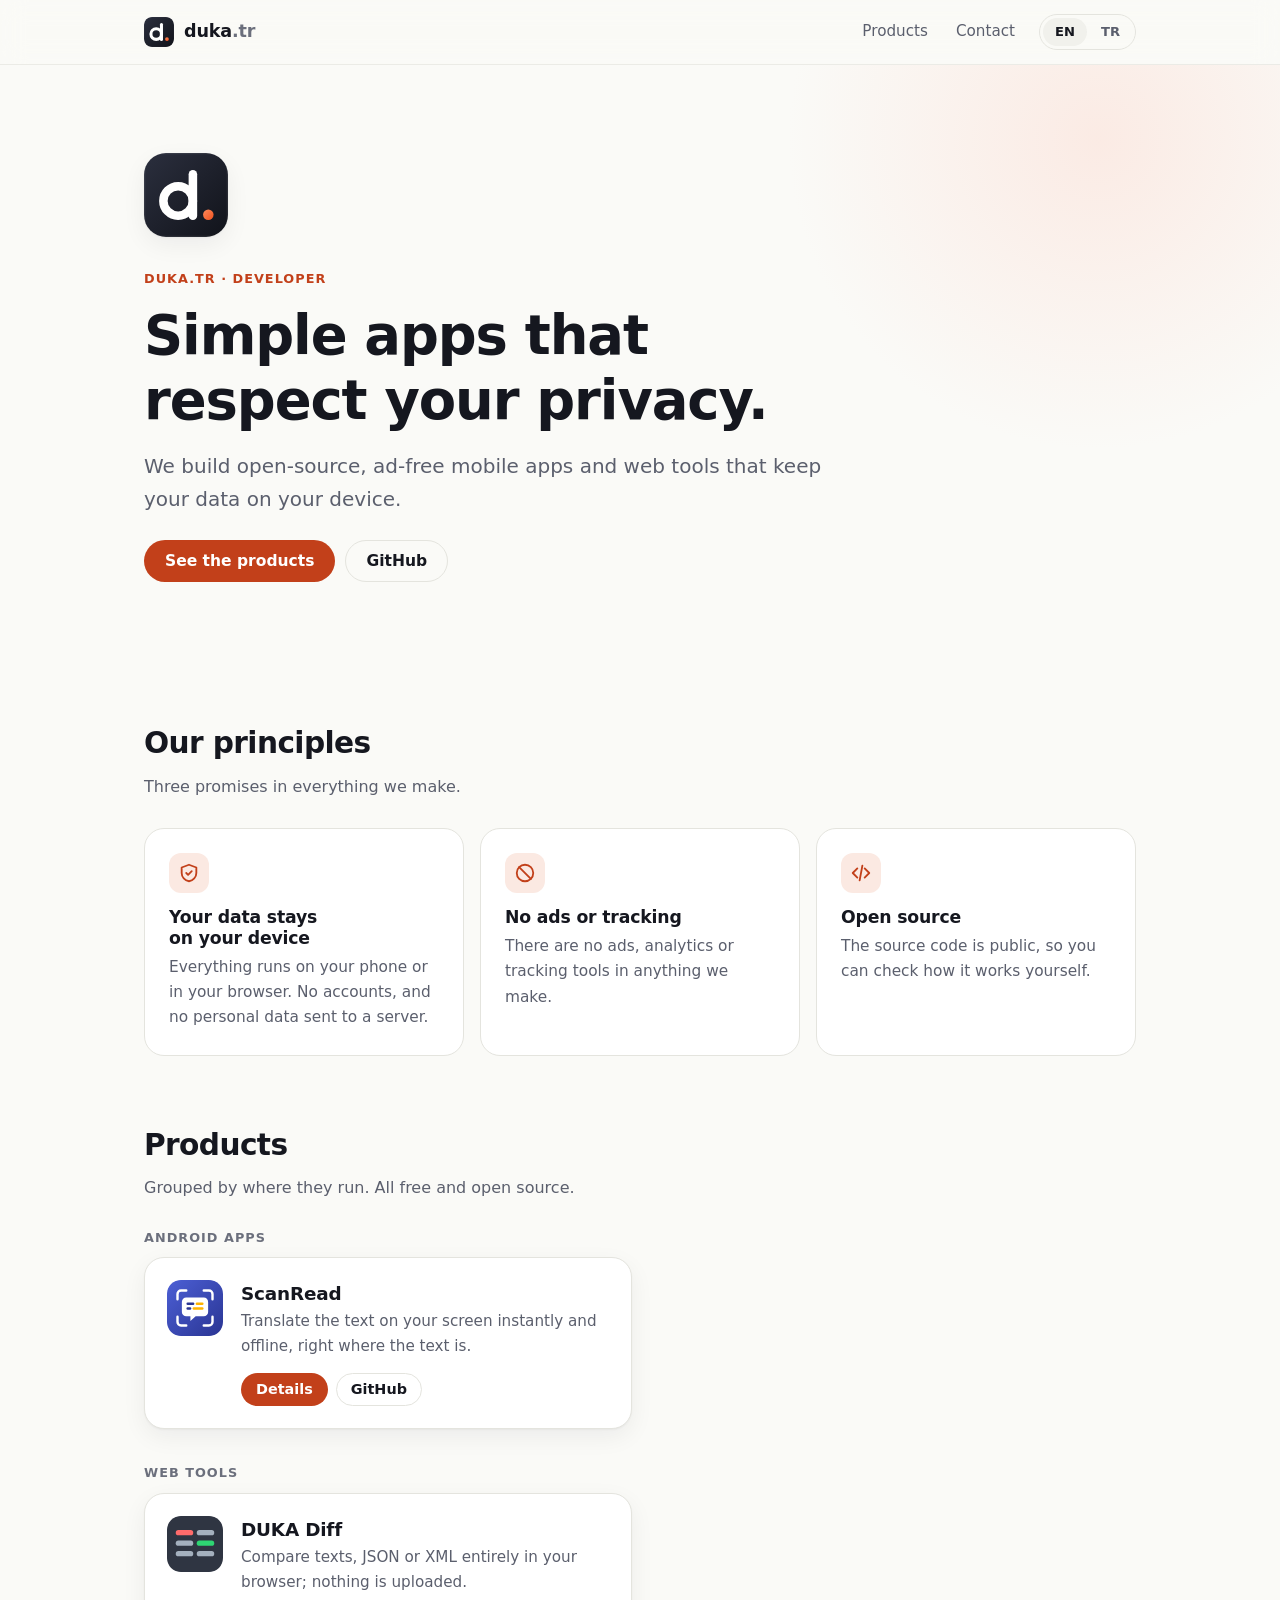
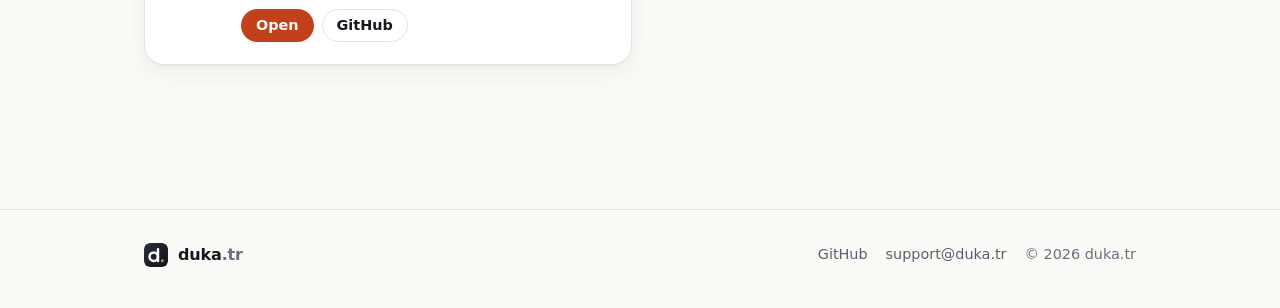
==== commit 4d5316d1: "Group products by platform and simplify the footer - Home page: "Products" section with one block pe" ====
--- a/index.html
+++ b/index.html
@@ -29,7 +29,7 @@
     <div class="wrap">
       <a class="brand" href="/" aria-label="duka.tr home" data-aria-en="duka.tr home" data-aria-tr="duka.tr ana sayfa"><img src="/assets/duka-logo.svg" alt="" width="30" height="30"><span>duka<span class="tld">.tr</span></span></a>
       <nav class="site-nav" aria-label="Main menu" data-aria-en="Main menu" data-aria-tr="Ana menü">
-        <a href="#apps"><span data-l="en">Apps</span><span data-l="tr">Uygulamalar</span></a>
+        <a href="#apps"><span data-l="en">Products</span><span data-l="tr">Ürünler</span></a>
         <a class="nav-optional" href="mailto:support@duka.tr"><span data-l="en">Contact</span><span data-l="tr">İletişim</span></a>
         <div class="lang-switch" role="group" aria-label="Language / Dil">
           <button type="button" data-set-lang="en" lang="en" aria-pressed="true">EN</button>
@@ -49,7 +49,7 @@
         <p class="lead" data-l="en">We build open-source, ad-free mobile apps and web tools that keep your data on your device.</p>
         <p class="lead" data-l="tr">Açık kaynak, reklamsız ve verilerinizi cihazınızda tutan mobil uygulamalar ve web araçları geliştiriyoruz.</p>
         <div class="actions">
-          <a class="button" href="#apps"><span data-l="en">See the apps</span><span data-l="tr">Uygulamaları gör</span></a>
+          <a class="button" href="#apps"><span data-l="en">See the products</span><span data-l="tr">Ürünleri gör</span></a>
           <a class="button ghost" href="https://github.com/duka-tr">GitHub</a>
         </div>
       </div>
@@ -87,46 +87,46 @@
     <section class="section" id="apps" aria-labelledby="apps-title">
       <div class="wrap">
         <div class="section-head">
-          <h2 id="apps-title"><span data-l="en">Apps and tools</span><span data-l="tr">Uygulamalar ve araçlar</span></h2>
+          <h2 id="apps-title"><span data-l="en">Products</span><span data-l="tr">Ürünler</span></h2>
+          <p><span data-l="en">Grouped by where they run. All free and open source.</span><span data-l="tr">Çalıştıkları yere göre gruplu. Hepsi ücretsiz ve açık kaynak.</span></p>
         </div>
-        <div class="app-list">
-          <article class="card app-card">
-            <img class="app-icon" src="/assets/scanread-logo.svg" width="88" height="88" alt="">
-            <div>
-              <h3>ScanRead</h3>
-              <ul class="tags" aria-label="Features" data-aria-en="Features" data-aria-tr="Özellikler">
-                <li>Android</li>
-                <li><span data-l="en">On-device translation</span><span data-l="tr">Cihazda çeviri</span></li>
-                <li><span data-l="en">Offline</span><span data-l="tr">Çevrimdışı</span></li>
-                <li>Apache 2.0</li>
-              </ul>
-              <p data-l="en">Translate the text on your screen instantly, entirely on your device. Translations appear right where the text was, in the same style.</p>
-              <p data-l="tr">Ekrandaki metni anında, tamamen cihazınızda çevirin. Çeviriler metnin bulunduğu yerde, aynı tarzda görünür.</p>
-              <div class="actions">
-                <a class="button" href="/scanread/"><span data-l="en">Details</span><span data-l="tr">Ayrıntılar</span></a>
-                <a class="button ghost" href="https://github.com/duka-tr/scan-read">GitHub</a>
+
+        <!-- One block per platform. To add a product, copy an <article> into the matching grid;
+             to add a platform, copy a whole .category block. -->
+        <div class="category">
+          <h3 class="category-title"><span data-l="en">Android apps</span><span data-l="tr">Android uygulamaları</span></h3>
+          <div class="grid grid-2">
+            <article class="card product">
+              <img class="product-icon" src="/assets/scanread-logo.svg" width="56" height="56" alt="">
+              <div>
+                <h4>ScanRead</h4>
+                <p data-l="en">Translate the text on your screen instantly and offline, right where the text is.</p>
+                <p data-l="tr">Ekrandaki metni anında ve internetsiz, metnin bulunduğu yerde çevirin.</p>
+                <div class="actions">
+                  <a class="button small" href="/scanread/"><span data-l="en">Details</span><span data-l="tr">Ayrıntılar</span></a>
+                  <a class="button small ghost" href="https://github.com/duka-tr/scan-read">GitHub</a>
+                </div>
               </div>
-            </div>
-          </article>
+            </article>
+          </div>
+        </div>
 
-          <article class="card app-card">
-            <img class="app-icon" src="/assets/diff-logo.svg" width="88" height="88" alt="">
-            <div>
-              <h3>DUKA Diff</h3>
-              <ul class="tags" aria-label="Features" data-aria-en="Features" data-aria-tr="Özellikler">
-                <li>Web</li>
-                <li><span data-l="en">Runs in your browser</span><span data-l="tr">Tarayıcıda çalışır</span></li>
-                <li><span data-l="en">Text · JSON · XML</span><span data-l="tr">Metin · JSON · XML</span></li>
-                <li>Apache 2.0</li>
-              </ul>
-              <p data-l="en">Compare two texts, JSON or XML files side by side. The comparison runs entirely in your browser; nothing is uploaded.</p>
-              <p data-l="tr">İki metni, JSON ya da XML dosyasını yan yana karşılaştırın. Karşılaştırma tamamen tarayıcınızda yapılır; hiçbir şey yüklenmez.</p>
-              <div class="actions">
-                <a class="button" href="/diff/"><span data-l="en">Open</span><span data-l="tr">Aç</span></a>
-                <a class="button ghost" href="https://github.com/duka-tr/diff">GitHub</a>
+        <div class="category">
+          <h3 class="category-title"><span data-l="en">Web tools</span><span data-l="tr">Web araçları</span></h3>
+          <div class="grid grid-2">
+            <article class="card product">
+              <img class="product-icon" src="/assets/diff-logo.svg" width="56" height="56" alt="">
+              <div>
+                <h4>DUKA Diff</h4>
+                <p data-l="en">Compare texts, JSON or XML entirely in your browser; nothing is uploaded.</p>
+                <p data-l="tr">Metin, JSON ya da XML karşılaştırın; her şey tarayıcınızda kalır, hiçbir şey yüklenmez.</p>
+                <div class="actions">
+                  <a class="button small" href="/diff/"><span data-l="en">Open</span><span data-l="tr">Aç</span></a>
+                  <a class="button small ghost" href="https://github.com/duka-tr/diff">GitHub</a>
+                </div>
               </div>
-            </div>
-          </article>
+            </article>
+          </div>
         </div>
       </div>
     </section>
@@ -136,8 +136,6 @@
     <div class="wrap">
       <a class="brand" href="/"><img src="/assets/duka-logo.svg" alt="" width="24" height="24"><span>duka<span class="tld">.tr</span></span></a>
       <nav class="footer-links" aria-label="Footer" data-aria-en="Footer" data-aria-tr="Alt menü">
-        <a href="/scanread/">ScanRead</a>
-        <a href="/diff/">DUKA Diff</a>
         <a href="https://github.com/duka-tr">GitHub</a>
         <a href="mailto:support@duka.tr">support@duka.tr</a>
         <span>© 2026 duka.tr</span>
--- a/assets/style.css
+++ b/assets/style.css
@@ -156,6 +156,7 @@
 .button:hover { background: var(--accent-strong); color: var(--on-accent); }
 .button:active { transform: translateY(1px); }
 .button svg { width: 18px; height: 18px; flex: none; }
+.button.small { padding: 7px 14px; font-size: .9rem; }
 .button.ghost {
   background: transparent; color: var(--text); border-color: var(--border);
 }
@@ -203,25 +204,20 @@
 }
 .icon svg { width: 22px; height: 22px; }
 
-/* App showcase on the home page */
-.app-list { display: grid; gap: 16px; }
-.app-card {
-  display: grid; grid-template-columns: auto 1fr; gap: 24px; align-items: start;
-  padding: 32px; box-shadow: var(--shadow);
-}
-.app-card .app-icon { width: 88px; height: 88px; border-radius: 22px; }
-.app-card h3 { font-size: 1.5rem; margin-bottom: 4px; }
-.app-card .actions { margin-top: 20px; }
-@media (max-width: 560px) {
-  .app-card { grid-template-columns: 1fr; padding: 24px; gap: 16px; }
-  .app-card .app-icon { width: 72px; height: 72px; }
-}
-
-.tags { display: flex; flex-wrap: wrap; gap: 6px; margin: 10px 0 16px; padding: 0; list-style: none; }
-.tags li {
-  font-size: .8rem; font-weight: 600; color: var(--muted);
-  border: 1px solid var(--border); border-radius: 999px; padding: 3px 10px;
-}
+/* Products on the home page, grouped by platform */
+.category + .category { margin-top: 36px; }
+.category-title {
+  font-size: .8rem; font-weight: 650; letter-spacing: .08em; text-transform: uppercase;
+  color: var(--faint); margin: 0 0 12px;
+}
+.product {
+  display: grid; grid-template-columns: auto 1fr; gap: 18px; align-items: start;
+  padding: 22px; box-shadow: var(--shadow);
+}
+.product-icon { width: 56px; height: 56px; border-radius: 14px; }
+.product h4 { font-size: 1.15rem; line-height: 1.25; letter-spacing: -.01em; margin: 2px 0 4px; }
+.product p { color: var(--muted); font-size: .95rem; margin: 0; }
+.product .actions { margin-top: 14px; gap: 8px; }
 
 /* ---------- App page hero ---------- */
 
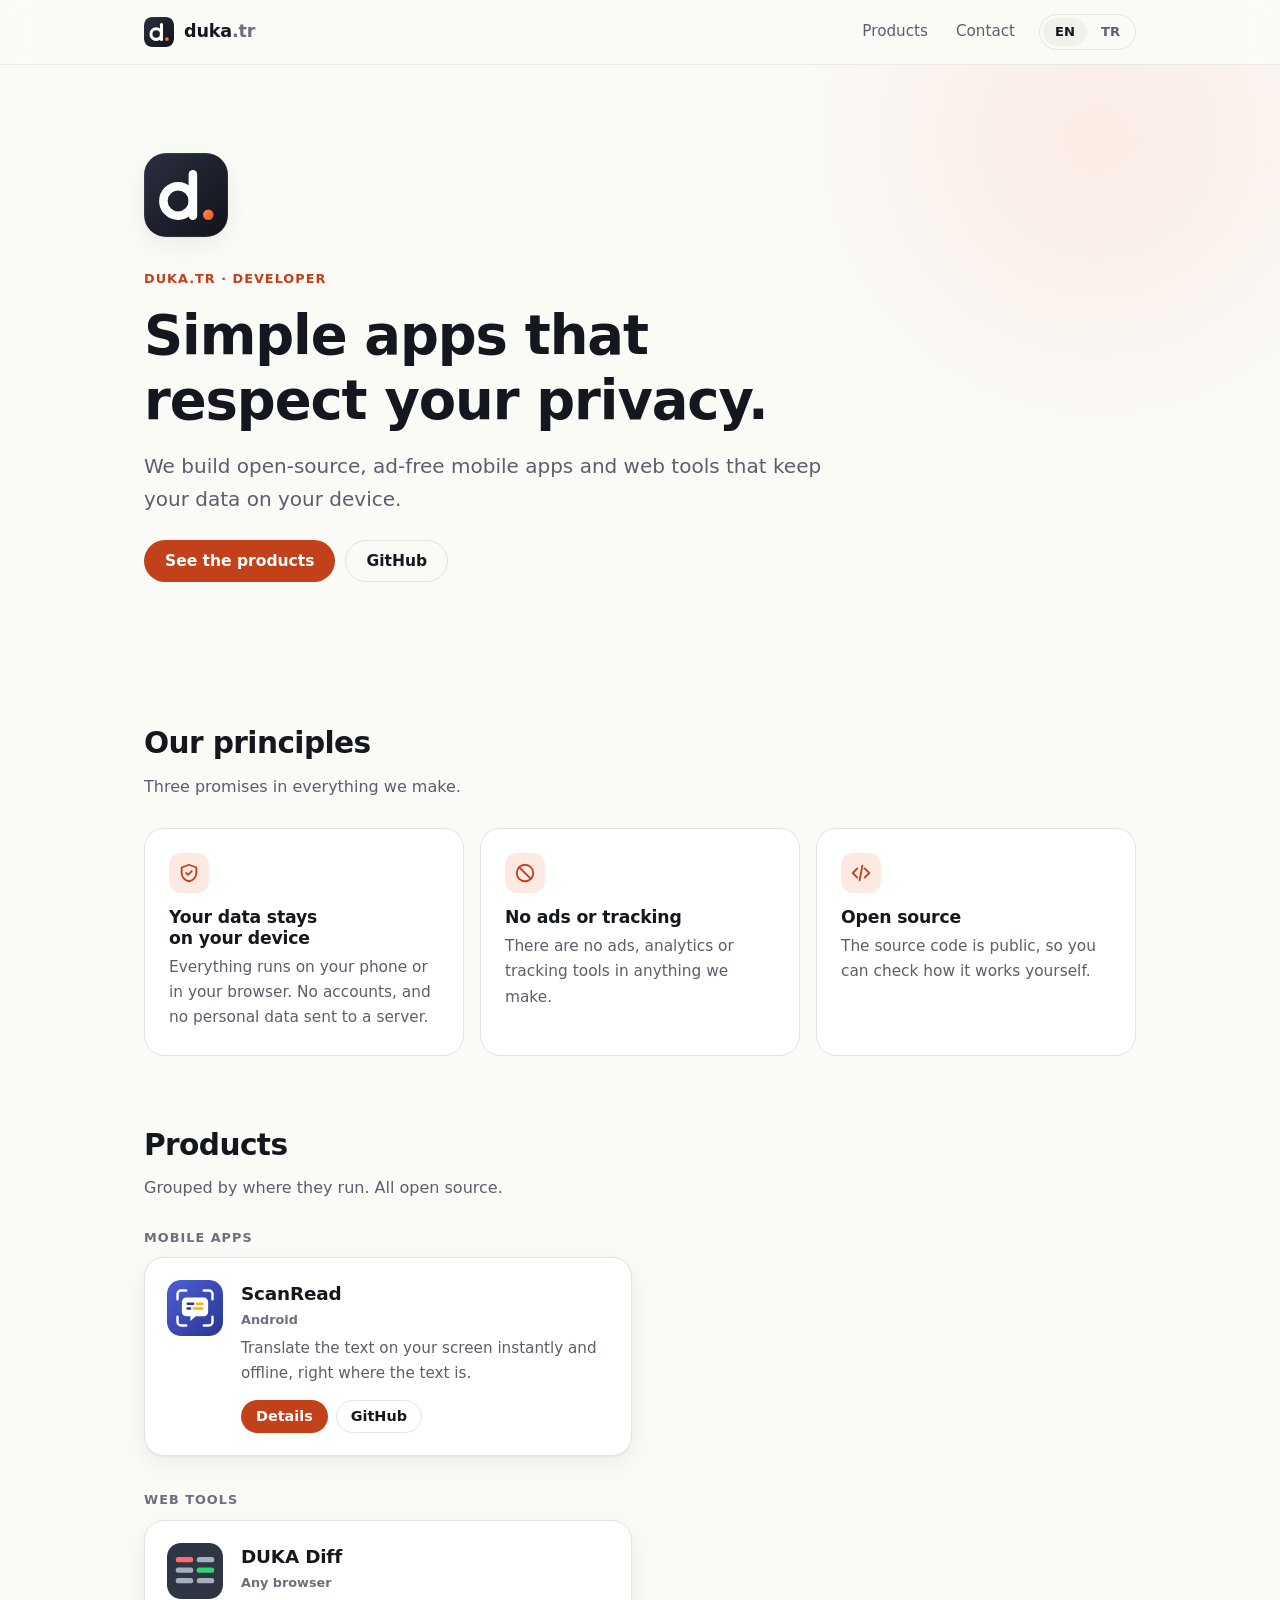
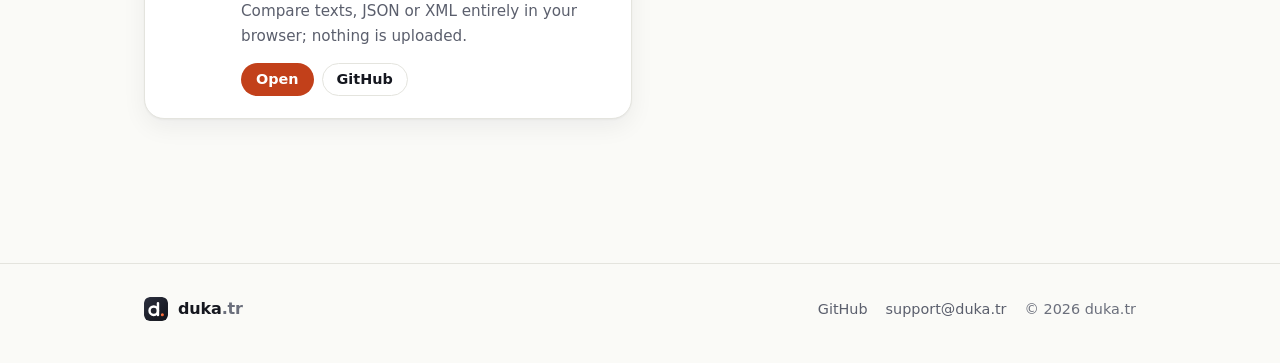
==== commit 5bcea74d: "Rename category to Mobile apps and drop the site-wide free claim - "Android apps" becomes "Mobile ap" ====
--- a/index.html
+++ b/index.html
@@ -88,18 +88,19 @@
       <div class="wrap">
         <div class="section-head">
           <h2 id="apps-title"><span data-l="en">Products</span><span data-l="tr">Ürünler</span></h2>
-          <p><span data-l="en">Grouped by where they run. All free and open source.</span><span data-l="tr">Çalıştıkları yere göre gruplu. Hepsi ücretsiz ve açık kaynak.</span></p>
+          <p><span data-l="en">Grouped by where they run. All open source.</span><span data-l="tr">Çalıştıkları yere göre gruplu. Hepsi açık kaynak.</span></p>
         </div>
 
         <!-- One block per platform. To add a product, copy an <article> into the matching grid;
              to add a platform, copy a whole .category block. -->
         <div class="category">
-          <h3 class="category-title"><span data-l="en">Android apps</span><span data-l="tr">Android uygulamaları</span></h3>
+          <h3 class="category-title"><span data-l="en">Mobile apps</span><span data-l="tr">Mobil uygulamalar</span></h3>
           <div class="grid grid-2">
             <article class="card product">
               <img class="product-icon" src="/assets/scanread-logo.svg" width="56" height="56" alt="">
               <div>
                 <h4>ScanRead</h4>
+                <p class="product-platform">Android</p>
                 <p data-l="en">Translate the text on your screen instantly and offline, right where the text is.</p>
                 <p data-l="tr">Ekrandaki metni anında ve internetsiz, metnin bulunduğu yerde çevirin.</p>
                 <div class="actions">
@@ -118,6 +119,7 @@
               <img class="product-icon" src="/assets/diff-logo.svg" width="56" height="56" alt="">
               <div>
                 <h4>DUKA Diff</h4>
+                <p class="product-platform"><span data-l="en">Any browser</span><span data-l="tr">Tüm tarayıcılar</span></p>
                 <p data-l="en">Compare texts, JSON or XML entirely in your browser; nothing is uploaded.</p>
                 <p data-l="tr">Metin, JSON ya da XML karşılaştırın; her şey tarayıcınızda kalır, hiçbir şey yüklenmez.</p>
                 <div class="actions">
--- a/assets/style.css
+++ b/assets/style.css
@@ -217,6 +217,7 @@
 .product-icon { width: 56px; height: 56px; border-radius: 14px; }
 .product h4 { font-size: 1.15rem; line-height: 1.25; letter-spacing: -.01em; margin: 2px 0 4px; }
 .product p { color: var(--muted); font-size: .95rem; margin: 0; }
+.product .product-platform { color: var(--faint); font-size: .8rem; font-weight: 600; margin: 0 0 6px; }
 .product .actions { margin-top: 14px; gap: 8px; }
 
 /* ---------- App page hero ---------- */
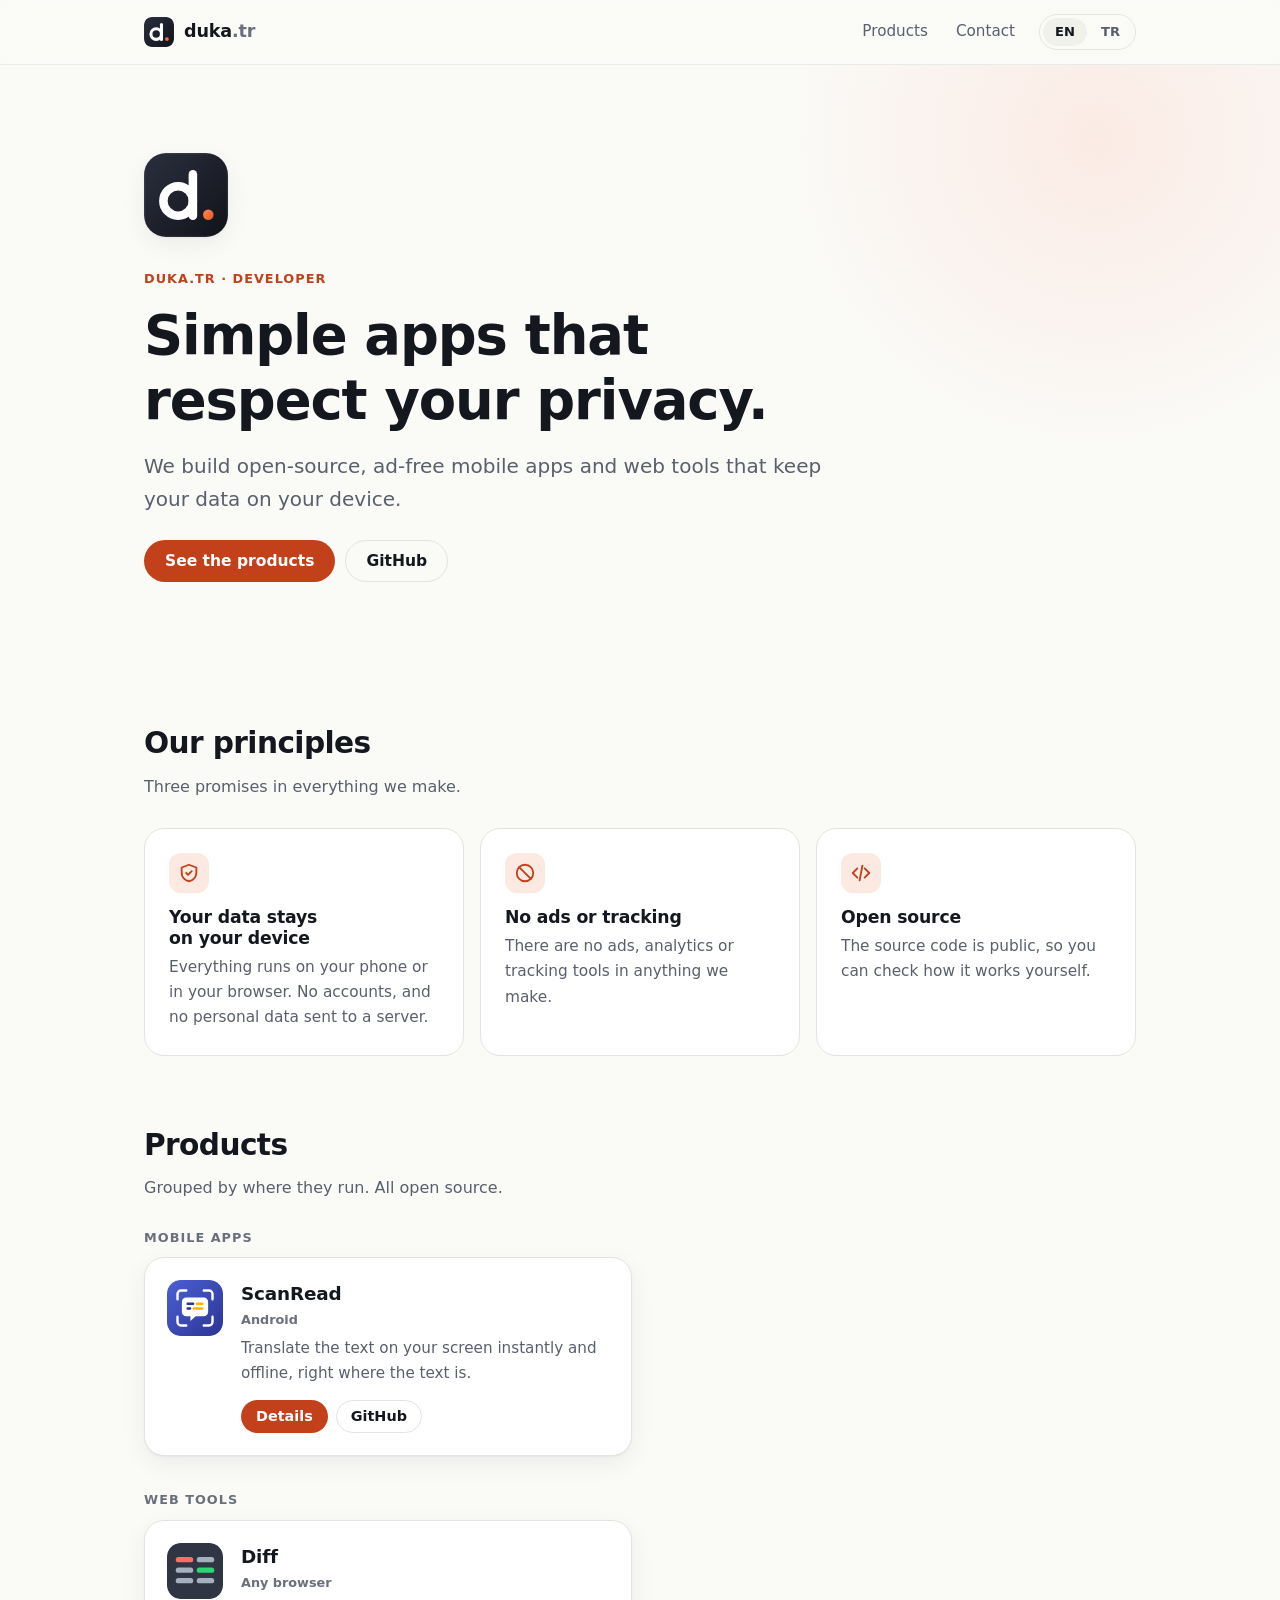
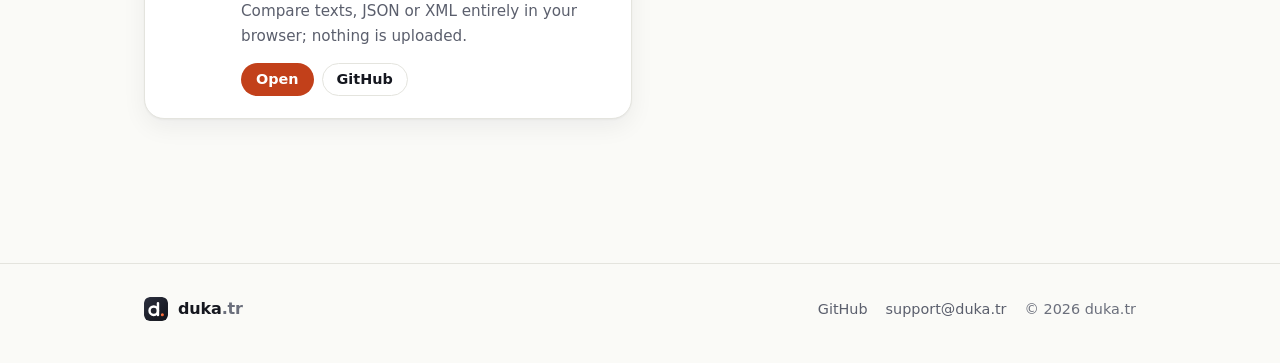
==== commit c3277248: "Rename DUKA Diff to Diff Co-Authored-By: Claude Opus 5.5 <noreply@anthropic.com>" ====
--- a/index.html
+++ b/index.html
@@ -118,7 +118,7 @@
             <article class="card product">
               <img class="product-icon" src="/assets/diff-logo.svg" width="56" height="56" alt="">
               <div>
-                <h4>DUKA Diff</h4>
+                <h4>Diff</h4>
                 <p class="product-platform"><span data-l="en">Any browser</span><span data-l="tr">Tüm tarayıcılar</span></p>
                 <p data-l="en">Compare texts, JSON or XML entirely in your browser; nothing is uploaded.</p>
                 <p data-l="tr">Metin, JSON ya da XML karşılaştırın; her şey tarayıcınızda kalır, hiçbir şey yüklenmez.</p>
